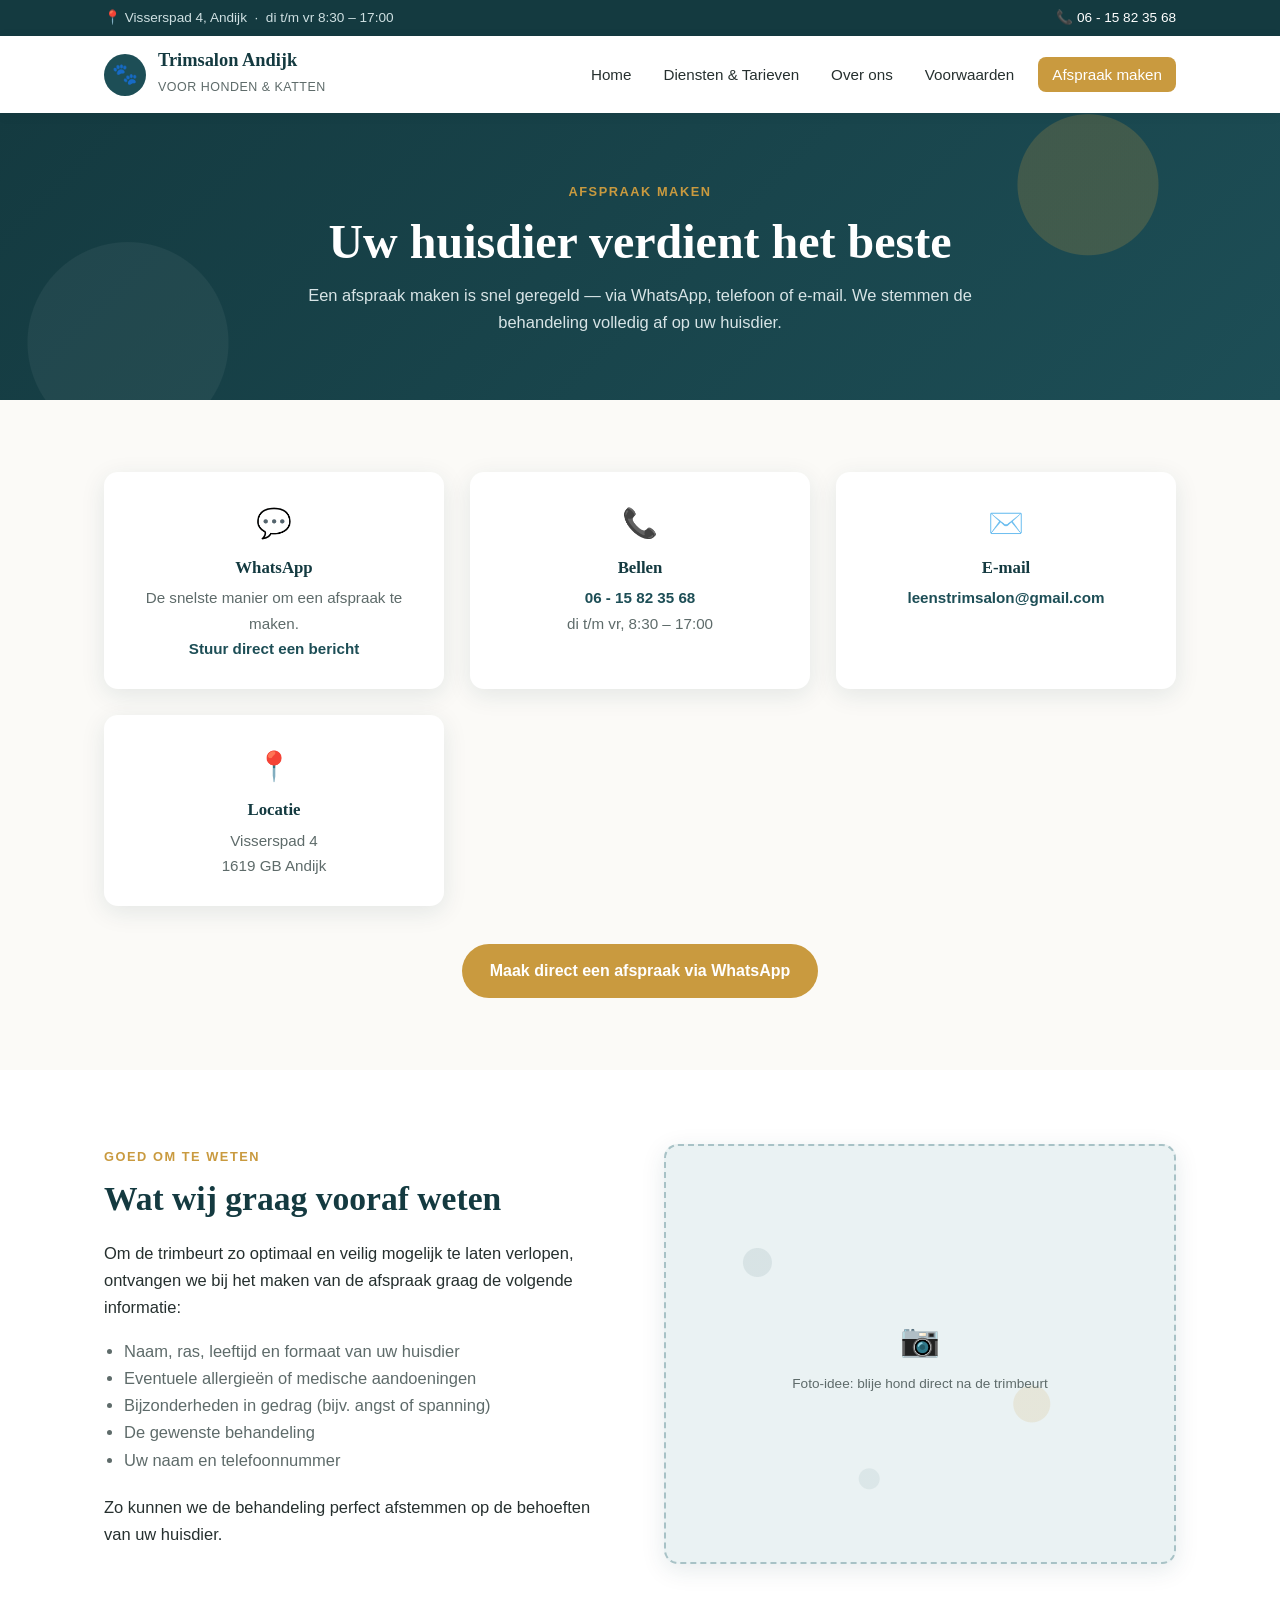
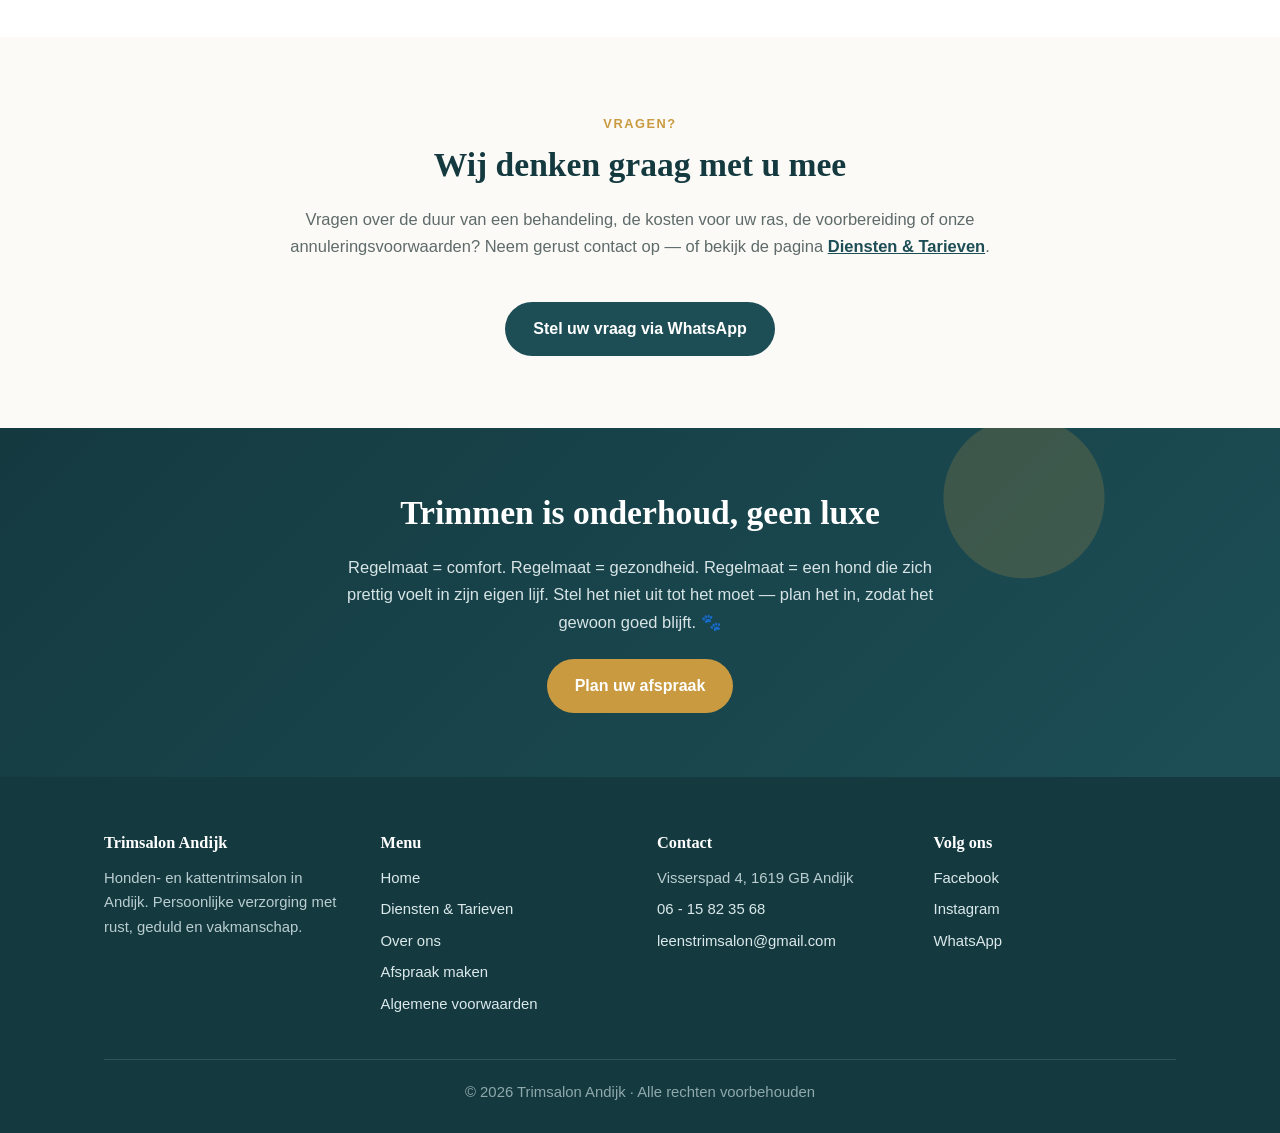
==== afspraak-maken.html @ 7fc093b5 "Website Trimsalon Andijk toevoegen" ====
<!DOCTYPE html>
<html lang="nl">
<head>
<meta charset="UTF-8">
<meta name="viewport" content="width=device-width, initial-scale=1.0">
<title>Afspraak maken | Trimsalon Andijk</title>
<meta name="description" content="Maak eenvoudig een afspraak bij Trimsalon Andijk via WhatsApp, telefoon of e-mail. Trimsalon voor honden en katten.">
<link rel="stylesheet" href="style.css">
</head>
<body>

<div class="topbar">
  <div class="container">
    <span>📍 Visserspad 4, Andijk &nbsp;·&nbsp; di t/m vr 8:30 – 17:00</span>
    <span>📞 <a href="tel:0615823568">06 - 15 82 35 68</a></span>
  </div>
</div>

<header class="site">
  <div class="container">
    <a class="brand" href="index.html">
      <span class="paw">🐾</span>
      <span>
        <strong>Trimsalon Andijk</strong>
        <span class="sub">Voor honden &amp; katten</span>
      </span>
    </a>
    <nav class="main">
      <ul>
        <li><a href="index.html">Home</a></li>
        <li><a href="diensten-tarieven.html">Diensten &amp; Tarieven</a></li>
        <li><a href="over-ons.html">Over ons</a></li>
        <li><a href="algemene-voorwaarden.html">Voorwaarden</a></li>
        <li><a href="afspraak-maken.html" class="cta active">Afspraak maken</a></li>
      </ul>
    </nav>
  </div>
</header>

<section class="hero-page">
  <span class="kicker">Afspraak maken</span>
  <h1>Uw huisdier verdient het beste</h1>
  <p>Een afspraak maken is snel geregeld — via WhatsApp, telefoon of e-mail. We stemmen de behandeling volledig af op uw huisdier.</p>
</section>

<section class="block">
  <div class="container">
    <div class="contact-grid">
      <div class="contact-card">
        <div class="icon">💬</div>
        <h3>WhatsApp</h3>
        <p>De snelste manier om een afspraak te maken.<br><a href="https://wa.me/31615823568">Stuur direct een bericht</a></p>
      </div>
      <div class="contact-card">
        <div class="icon">📞</div>
        <h3>Bellen</h3>
        <p><a href="tel:0615823568">06 - 15 82 35 68</a><br>di t/m vr, 8:30 – 17:00</p>
      </div>
      <div class="contact-card">
        <div class="icon">✉️</div>
        <h3>E-mail</h3>
        <p><a href="mailto:leenstrimsalon@gmail.com">leenstrimsalon@gmail.com</a></p>
      </div>
      <div class="contact-card">
        <div class="icon">📍</div>
        <h3>Locatie</h3>
        <p>Visserspad 4<br>1619 GB Andijk</p>
      </div>
    </div>
    <div class="center" style="margin-top:38px">
      <a class="btn btn-gold" href="https://wa.me/31615823568">Maak direct een afspraak via WhatsApp</a>
    </div>
  </div>
</section>

<section class="block alt">
  <div class="container split">
    <div>
      <span class="kicker">Goed om te weten</span>
      <h2>Wat wij graag vooraf weten</h2>
      <p>Om de trimbeurt zo optimaal en veilig mogelijk te laten verlopen, ontvangen we bij het maken van de afspraak graag de volgende informatie:</p>
      <ul style="margin: 0 0 1.2em 20px; color: var(--muted)">
        <li>Naam, ras, leeftijd en formaat van uw huisdier</li>
        <li>Eventuele allergieën of medische aandoeningen</li>
        <li>Bijzonderheden in gedrag (bijv. angst of spanning)</li>
        <li>De gewenste behandeling</li>
        <li>Uw naam en telefoonnummer</li>
      </ul>
      <p>Zo kunnen we de behandeling perfect afstemmen op de behoeften van uw huisdier.</p>
    </div>
    <div class="ph tall"><span class="cam">📷</span><small>Foto-idee: blije hond direct na de trimbeurt</small></div>
  </div>
</section>

<section class="block">
  <div class="container center">
    <span class="kicker">Vragen?</span>
    <h2>Wij denken graag met u mee</h2>
    <p class="intro">Vragen over de duur van een behandeling, de kosten voor uw ras, de voorbereiding of onze annuleringsvoorwaarden? Neem gerust contact op — of bekijk de pagina <a href="diensten-tarieven.html" style="color:var(--petrol); font-weight:600">Diensten &amp; Tarieven</a>.</p>
    <a class="btn btn-petrol" href="https://wa.me/31615823568">Stel uw vraag via WhatsApp</a>
  </div>
</section>

<section class="band">
  <h2>Trimmen is onderhoud, geen luxe</h2>
  <p>Regelmaat = comfort. Regelmaat = gezondheid. Regelmaat = een hond die zich prettig voelt in zijn eigen lijf. Stel het niet uit tot het moet — plan het in, zodat het gewoon goed blijft. 🐾</p>
  <a class="btn btn-gold" href="https://wa.me/31615823568">Plan uw afspraak</a>
</section>

<footer class="site">
  <div class="container">
    <div class="foot-grid">
      <div>
        <h4>Trimsalon Andijk</h4>
        <p>Honden- en kattentrimsalon in Andijk. Persoonlijke verzorging met rust, geduld en vakmanschap.</p>
      </div>
      <div>
        <h4>Menu</h4>
        <ul>
          <li><a href="index.html">Home</a></li>
          <li><a href="diensten-tarieven.html">Diensten &amp; Tarieven</a></li>
          <li><a href="over-ons.html">Over ons</a></li>
          <li><a href="afspraak-maken.html">Afspraak maken</a></li>
          <li><a href="algemene-voorwaarden.html">Algemene voorwaarden</a></li>
        </ul>
      </div>
      <div>
        <h4>Contact</h4>
        <ul>
          <li>Visserspad 4, 1619 GB Andijk</li>
          <li><a href="tel:0615823568">06 - 15 82 35 68</a></li>
          <li><a href="mailto:leenstrimsalon@gmail.com">leenstrimsalon@gmail.com</a></li>
        </ul>
      </div>
      <div>
        <h4>Volg ons</h4>
        <ul>
          <li><a href="https://facebook.com/profile.php?id=61559334909714">Facebook</a></li>
          <li><a href="https://instagram.com/leenshonden_en_kattentrimsalon">Instagram</a></li>
          <li><a href="https://wa.me/31615823568">WhatsApp</a></li>
        </ul>
      </div>
    </div>
    <div class="copyright">© 2026 Trimsalon Andijk · Alle rechten voorbehouden</div>
  </div>
</footer>

</body>
</html>
---- style.css ----
/* ===== Trimsalon Andijk ===== */
:root {
  --petrol: #1d4e56;
  --petrol-dark: #143a40;
  --petrol-light: #eaf2f3;
  --gold: #c99a3f;
  --gold-light: #f6ecd9;
  --ink: #26302f;
  --muted: #5e6b6a;
  --bg: #fbfaf7;
  --white: #ffffff;
  --radius: 14px;
  --shadow: 0 6px 24px rgba(20, 58, 64, 0.10);
}

* { margin: 0; padding: 0; box-sizing: border-box; }

html { scroll-behavior: smooth; }

body {
  font-family: 'Segoe UI', 'Helvetica Neue', Arial, sans-serif;
  color: var(--ink);
  background: var(--bg);
  line-height: 1.65;
  font-size: 16.5px;
}

h1, h2, h3, h4 { font-family: Georgia, 'Times New Roman', serif; color: var(--petrol-dark); line-height: 1.25; }
h1 { font-size: clamp(1.9rem, 4.5vw, 3rem); }
h2 { font-size: clamp(1.5rem, 3vw, 2.1rem); margin-bottom: .6em; }
h3 { font-size: 1.25rem; margin-bottom: .4em; }
p { margin-bottom: 1em; }

img { max-width: 100%; display: block; }

.container { max-width: 1120px; margin: 0 auto; padding: 0 24px; }

/* ===== Topbar ===== */
.topbar {
  background: var(--petrol-dark);
  color: #cfe0e2;
  font-size: .85rem;
  padding: 7px 0;
}
.topbar .container { display: flex; justify-content: space-between; flex-wrap: wrap; gap: 6px; }
.topbar a { color: #fff; text-decoration: none; }

/* ===== Header / nav ===== */
header.site {
  background: var(--white);
  position: sticky;
  top: 0;
  z-index: 50;
  box-shadow: 0 2px 12px rgba(0,0,0,.06);
}
header.site .container {
  display: flex;
  align-items: center;
  justify-content: space-between;
  padding-top: 14px;
  padding-bottom: 14px;
  flex-wrap: wrap;
  gap: 10px;
}
.brand { display: flex; align-items: center; gap: 12px; text-decoration: none; }
.brand .paw {
  width: 42px; height: 42px; border-radius: 50%;
  background: var(--petrol);
  color: #fff; display: flex; align-items: center; justify-content: center;
  font-size: 1.3rem;
}
.brand strong { font-family: Georgia, serif; color: var(--petrol-dark); font-size: 1.15rem; display: block; line-height: 1.15; }
.brand span.sub { font-size: .78rem; color: var(--muted); letter-spacing: .04em; text-transform: uppercase; }

nav.main ul { list-style: none; display: flex; gap: 4px; flex-wrap: wrap; }
nav.main a {
  text-decoration: none; color: var(--ink);
  padding: 9px 14px; border-radius: 8px; font-weight: 500; font-size: .95rem;
}
nav.main a:hover { background: var(--petrol-light); color: var(--petrol-dark); }
nav.main a.active { background: var(--petrol); color: #fff; }
nav.main a.cta { background: var(--gold); color: #fff; margin-left: 6px; }
nav.main a.cta:hover { background: #b3872f; color: #fff; }

/* ===== Hero (decoratief, zonder foto) ===== */
.hero {
  color: #fff;
  text-align: center;
  padding: 110px 24px 90px;
  background:
    radial-gradient(circle at 12% 18%, rgba(255,255,255,.06) 0 120px, transparent 121px),
    radial-gradient(circle at 88% 28%, rgba(201,154,63,.28) 0 90px, transparent 91px),
    radial-gradient(circle at 72% 88%, rgba(255,255,255,.05) 0 150px, transparent 151px),
    radial-gradient(circle at 25% 85%, rgba(201,154,63,.15) 0 60px, transparent 61px),
    linear-gradient(135deg, #12333a, #1d4e56 55%, #27616c);
}
.hero h1 { color: #fff; margin-bottom: .4em; }
.hero p.lead { font-size: 1.15rem; max-width: 640px; margin: 0 auto 1.6em; color: #eef4f5; }
.hero .paws { font-size: 1.7rem; letter-spacing: 20px; opacity: .8; display: block; margin-top: 38px; }

.hero-page {
  background:
    radial-gradient(circle at 85% 25%, rgba(201,154,63,.22) 0 70px, transparent 71px),
    radial-gradient(circle at 10% 80%, rgba(255,255,255,.05) 0 100px, transparent 101px),
    linear-gradient(135deg, #143a40, #1d4e56);
  color: #fff;
  padding: 64px 24px;
  text-align: center;
}
.hero-page h1 { color: #fff; }
.hero-page p { color: #d7e4e6; max-width: 680px; margin: .6em auto 0; }

/* ===== Buttons ===== */
.btn {
  display: inline-block;
  padding: 14px 28px;
  border-radius: 40px;
  text-decoration: none;
  font-weight: 600;
  font-size: 1rem;
  transition: transform .15s ease, box-shadow .15s ease;
}
.btn:hover { transform: translateY(-2px); box-shadow: var(--shadow); }
.btn-gold { background: var(--gold); color: #fff; }
.btn-outline { border: 2px solid #fff; color: #fff; }
.btn-petrol { background: var(--petrol); color: #fff; }
.btn-row { display: flex; gap: 14px; justify-content: center; flex-wrap: wrap; }

/* ===== Sections ===== */
section.block { padding: 72px 0; }
section.block.alt { background: var(--white); }
.center { text-align: center; }
.kicker {
  display: inline-block;
  color: var(--gold);
  font-weight: 700;
  letter-spacing: .12em;
  text-transform: uppercase;
  font-size: .8rem;
  margin-bottom: 10px;
}
.intro { max-width: 720px; margin: 0 auto 2.5em; color: var(--muted); }

/* ===== Cards ===== */
.grid { display: grid; gap: 26px; }
.grid.cols-3 { grid-template-columns: repeat(auto-fit, minmax(280px, 1fr)); }
.grid.cols-2 { grid-template-columns: repeat(auto-fit, minmax(320px, 1fr)); }

.card {
  background: var(--white);
  border-radius: var(--radius);
  box-shadow: var(--shadow);
  overflow: hidden;
  display: flex;
  flex-direction: column;
}
.card .body { padding: 24px; flex: 1; }
.card .body ul { margin: 10px 0 0 18px; color: var(--muted); }
.card .body ul li { margin-bottom: 5px; }
.card .price {
  display: inline-block; background: var(--gold-light); color: #8a6516;
  font-weight: 700; border-radius: 20px; padding: 3px 14px; font-size: .9rem; margin-top: 12px;
}

/* ===== Foto-placeholders =====
   Vervang een .ph-blok later door: <img src="..." alt="..."> */
.ph {
  height: 210px; width: 100%;
  background:
    radial-gradient(circle at 18% 28%, rgba(29,78,86,.09) 0 14px, transparent 15px),
    radial-gradient(circle at 72% 62%, rgba(201,154,63,.14) 0 18px, transparent 19px),
    radial-gradient(circle at 40% 80%, rgba(29,78,86,.07) 0 10px, transparent 11px),
    var(--petrol-light);
  border-bottom: 2px dashed #a8c2c6;
  display: flex; flex-direction: column; gap: 8px;
  align-items: center; justify-content: center;
  color: var(--muted); text-align: center; padding: 18px;
}
.ph .cam { font-size: 2rem; }
.ph small { font-size: .85rem; max-width: 280px; line-height: 1.4; }
.ph.tall { height: 420px; border-radius: var(--radius); border: 2px dashed #a8c2c6; box-shadow: var(--shadow); }
@media (max-width: 820px) { .ph.tall { height: 300px; } }

/* USP strip */
.usp { display: grid; gap: 26px; grid-template-columns: repeat(auto-fit, minmax(230px, 1fr)); }
.usp .item { text-align: center; padding: 10px; }
.usp .icon {
  width: 62px; height: 62px; margin: 0 auto 14px; border-radius: 50%;
  background: var(--petrol-light); color: var(--petrol);
  display: flex; align-items: center; justify-content: center; font-size: 1.6rem;
}
.usp h3 { font-size: 1.05rem; }
.usp p { color: var(--muted); font-size: .93rem; margin: 0; }

/* ===== Split (tekst + beeld) ===== */
.split { display: grid; grid-template-columns: 1fr 1fr; gap: 48px; align-items: center; }
.split img { border-radius: var(--radius); box-shadow: var(--shadow); width: 100%; height: 420px; object-fit: cover; }
@media (max-width: 820px) { .split { grid-template-columns: 1fr; } .split img { height: 300px; } }

/* ===== Tabellen ===== */
.table-wrap { overflow-x: auto; background: var(--white); border-radius: var(--radius); box-shadow: var(--shadow); }
table.prices { width: 100%; border-collapse: collapse; min-width: 420px; }
table.prices th, table.prices td { padding: 13px 20px; text-align: left; }
table.prices th { background: var(--petrol); color: #fff; font-weight: 600; font-size: .95rem; }
table.prices td { border-bottom: 1px solid #eef0ee; }
table.prices tr:last-child td { border-bottom: none; }
table.prices tr:nth-child(even) td { background: #f6f9f8; }
table.prices td.p { font-weight: 700; color: var(--petrol-dark); white-space: nowrap; }

.note {
  background: var(--gold-light);
  border-left: 4px solid var(--gold);
  padding: 18px 22px;
  border-radius: 0 10px 10px 0;
  color: #6c5417;
  margin: 26px 0;
  font-size: .95rem;
}

/* ===== Contact ===== */
.contact-grid { display: grid; gap: 26px; grid-template-columns: repeat(auto-fit, minmax(250px, 1fr)); }
.contact-card {
  background: var(--white); border-radius: var(--radius); box-shadow: var(--shadow);
  padding: 28px; text-align: center;
}
.contact-card .icon { font-size: 1.8rem; margin-bottom: 10px; }
.contact-card h3 { font-size: 1.05rem; }
.contact-card p { color: var(--muted); margin: 0; font-size: .95rem; }
.contact-card a { color: var(--petrol); font-weight: 600; text-decoration: none; }

/* ===== Quote band ===== */
.band {
  background:
    radial-gradient(circle at 80% 20%, rgba(201,154,63,.2) 0 80px, transparent 81px),
    linear-gradient(135deg, #143a40, #1d4e56);
  color: #fff;
  text-align: center;
  padding: 64px 24px;
}
.band h2 { color: #fff; }
.band p { color: #d7e4e6; max-width: 620px; margin: 0 auto 1.4em; }

/* ===== Voorwaarden ===== */
.terms { max-width: 800px; margin: 0 auto; }
.terms article {
  background: var(--white); border-radius: var(--radius); box-shadow: var(--shadow);
  padding: 28px 32px; margin-bottom: 22px;
}
.terms article h3 { display: flex; gap: 12px; align-items: baseline; }
.terms article h3 .nr {
  color: var(--gold); font-family: Georgia, serif; font-size: 1.4rem;
}
.terms article p, .terms article li { color: var(--muted); font-size: .97rem; }
.terms article ul { margin: 8px 0 0 20px; }

/* ===== Footer ===== */
footer.site {
  background: var(--petrol-dark);
  color: #b9cdd0;
  padding: 56px 0 28px;
  font-size: .93rem;
}
footer.site h4 { color: #fff; margin-bottom: 12px; font-size: 1.02rem; }
footer.site a { color: #dbe8ea; text-decoration: none; }
footer.site a:hover { color: var(--gold); }
.foot-grid { display: grid; gap: 34px; grid-template-columns: repeat(auto-fit, minmax(220px, 1fr)); margin-bottom: 36px; }
.foot-grid ul { list-style: none; }
.foot-grid li { margin-bottom: 7px; }
.copyright { border-top: 1px solid rgba(255,255,255,.12); padding-top: 20px; text-align: center; color: #8fa8ac; }

@media (max-width: 640px) {
  .hero { padding: 76px 20px; }
  section.block { padding: 52px 0; }
}
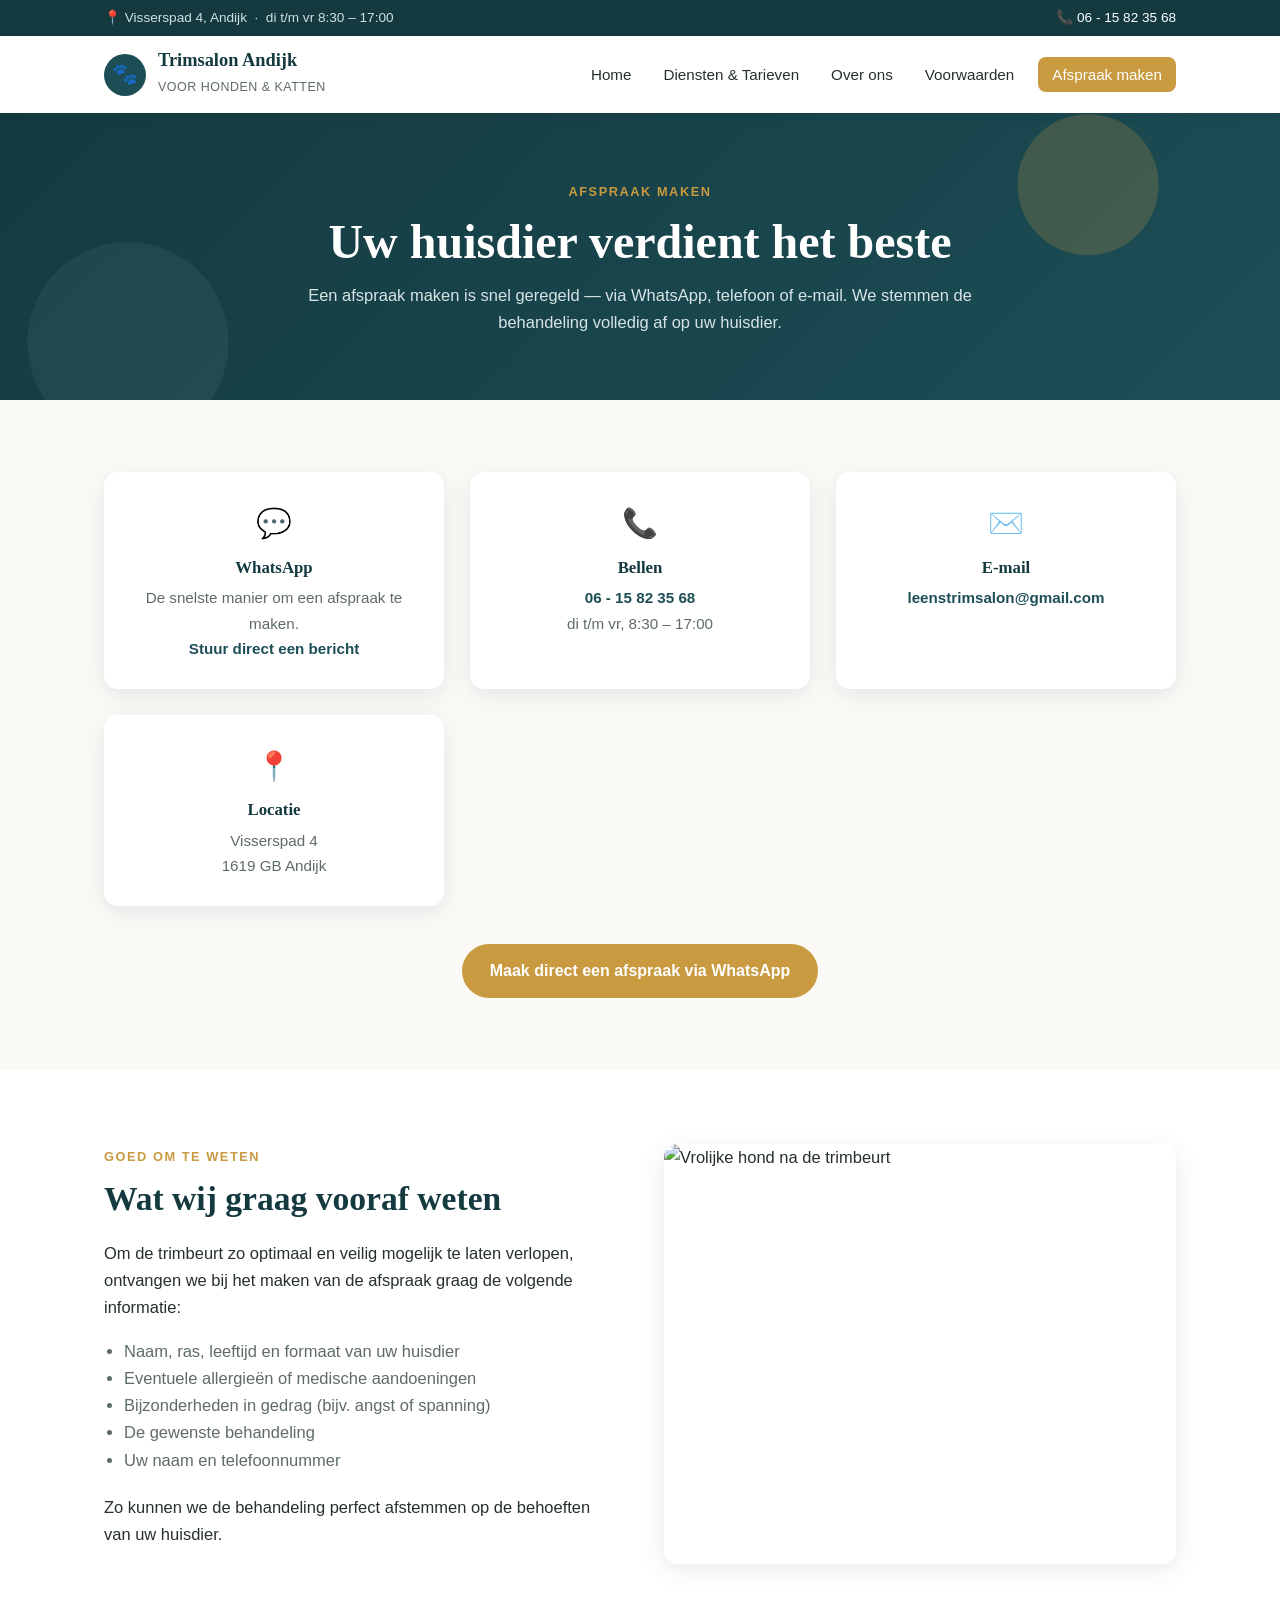
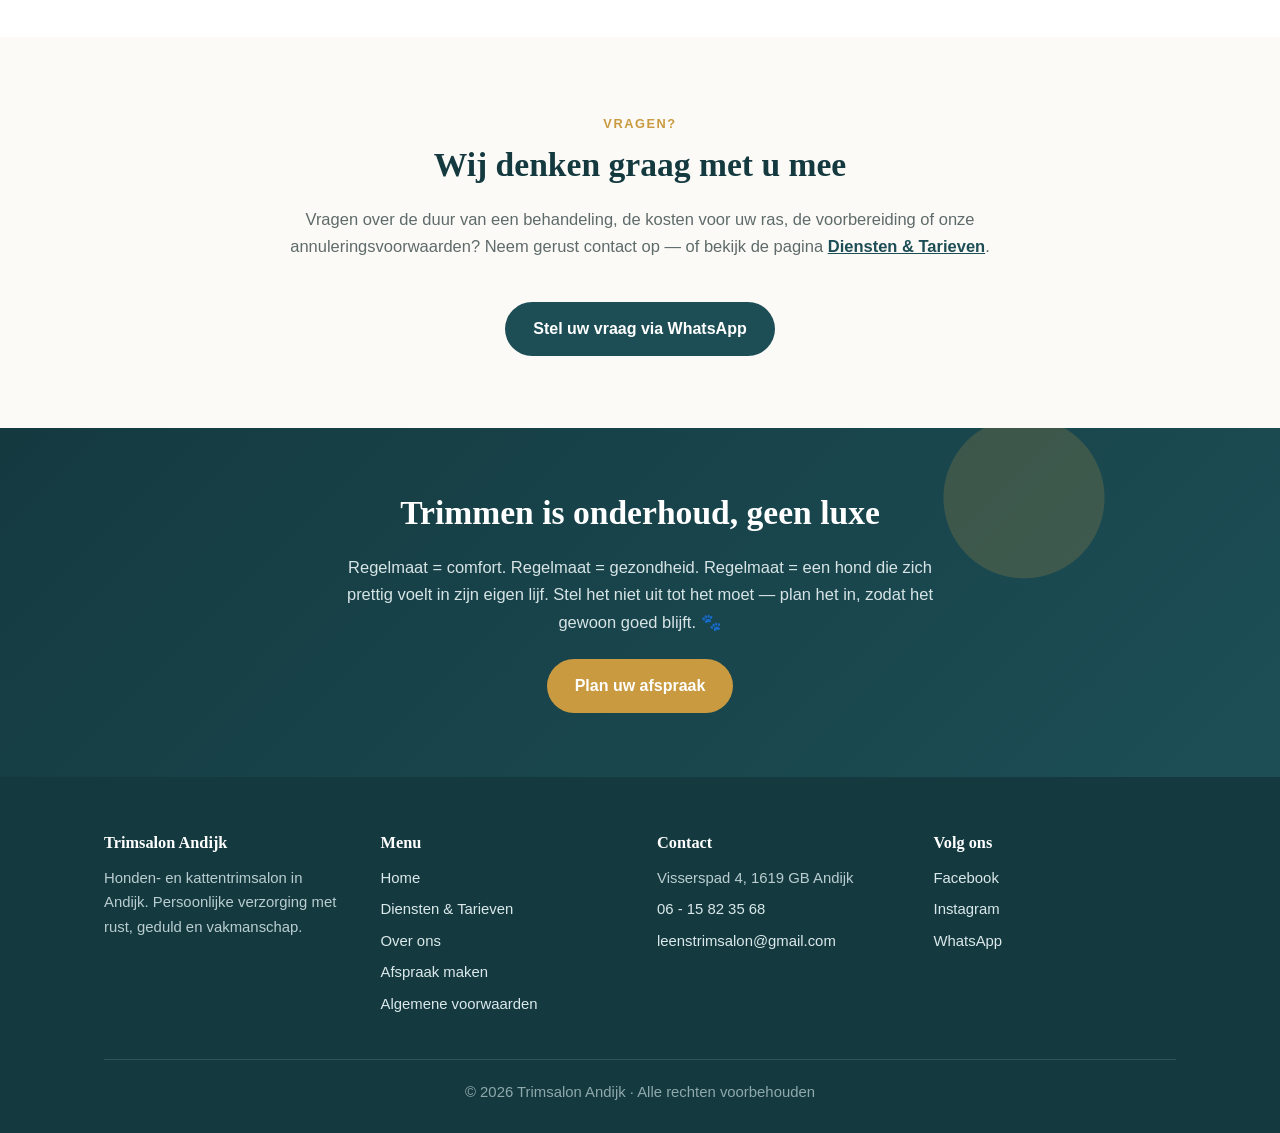
==== commit bb1a3bb7: "Foto's toegevoegd op alle pagina's" ====
--- a/afspraak-maken.html
+++ b/afspraak-maken.html
@@ -88,7 +88,7 @@
       </ul>
       <p>Zo kunnen we de behandeling perfect afstemmen op de behoeften van uw huisdier.</p>
     </div>
-    <div class="ph tall"><span class="cam">📷</span><small>Foto-idee: blije hond direct na de trimbeurt</small></div>
+    <img src="https://d8j0ntlcm91z4.cloudfront.net/user_3FoysJiSFEChedgdG9I7TiVVTY4/hf_20260715_161510_89f66e00-8444-4047-a631-442cd3f0c7a1_min.webp" alt="Vrolijke hond na de trimbeurt">
   </div>
 </section>
 
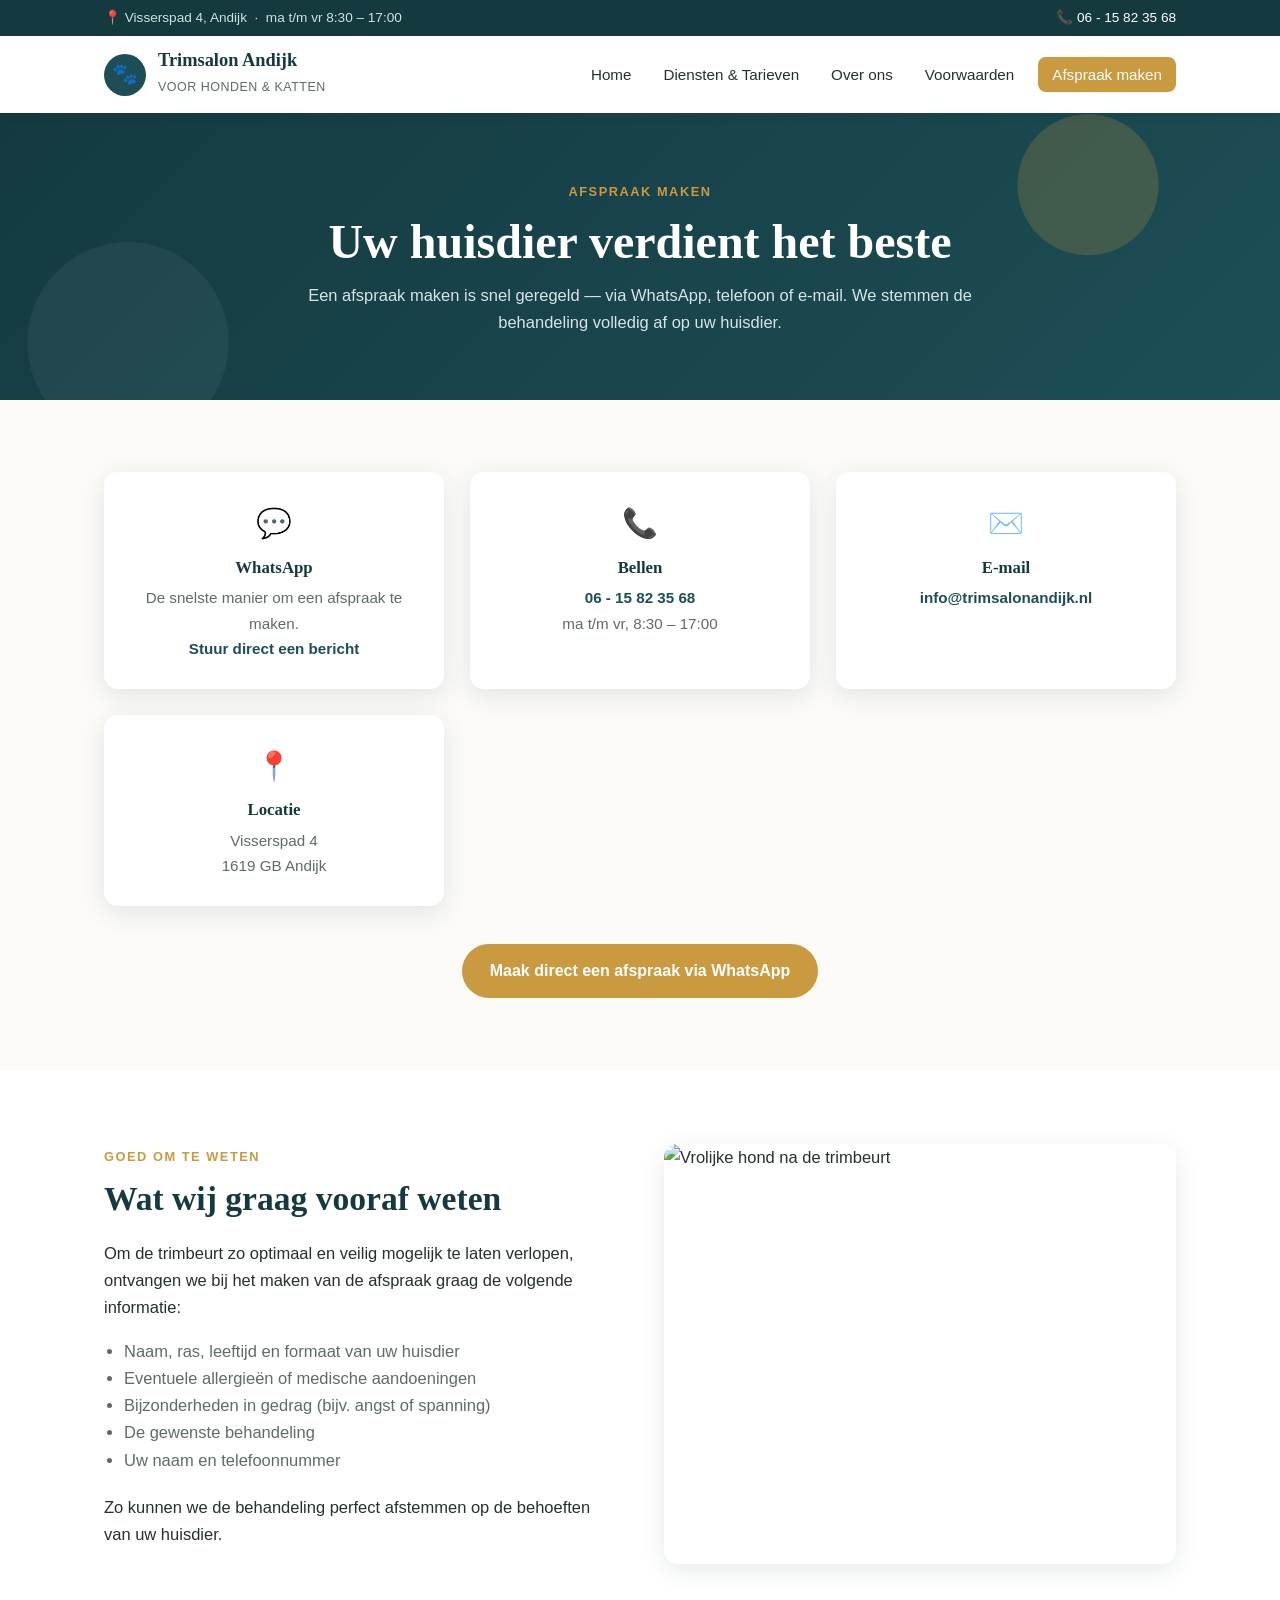
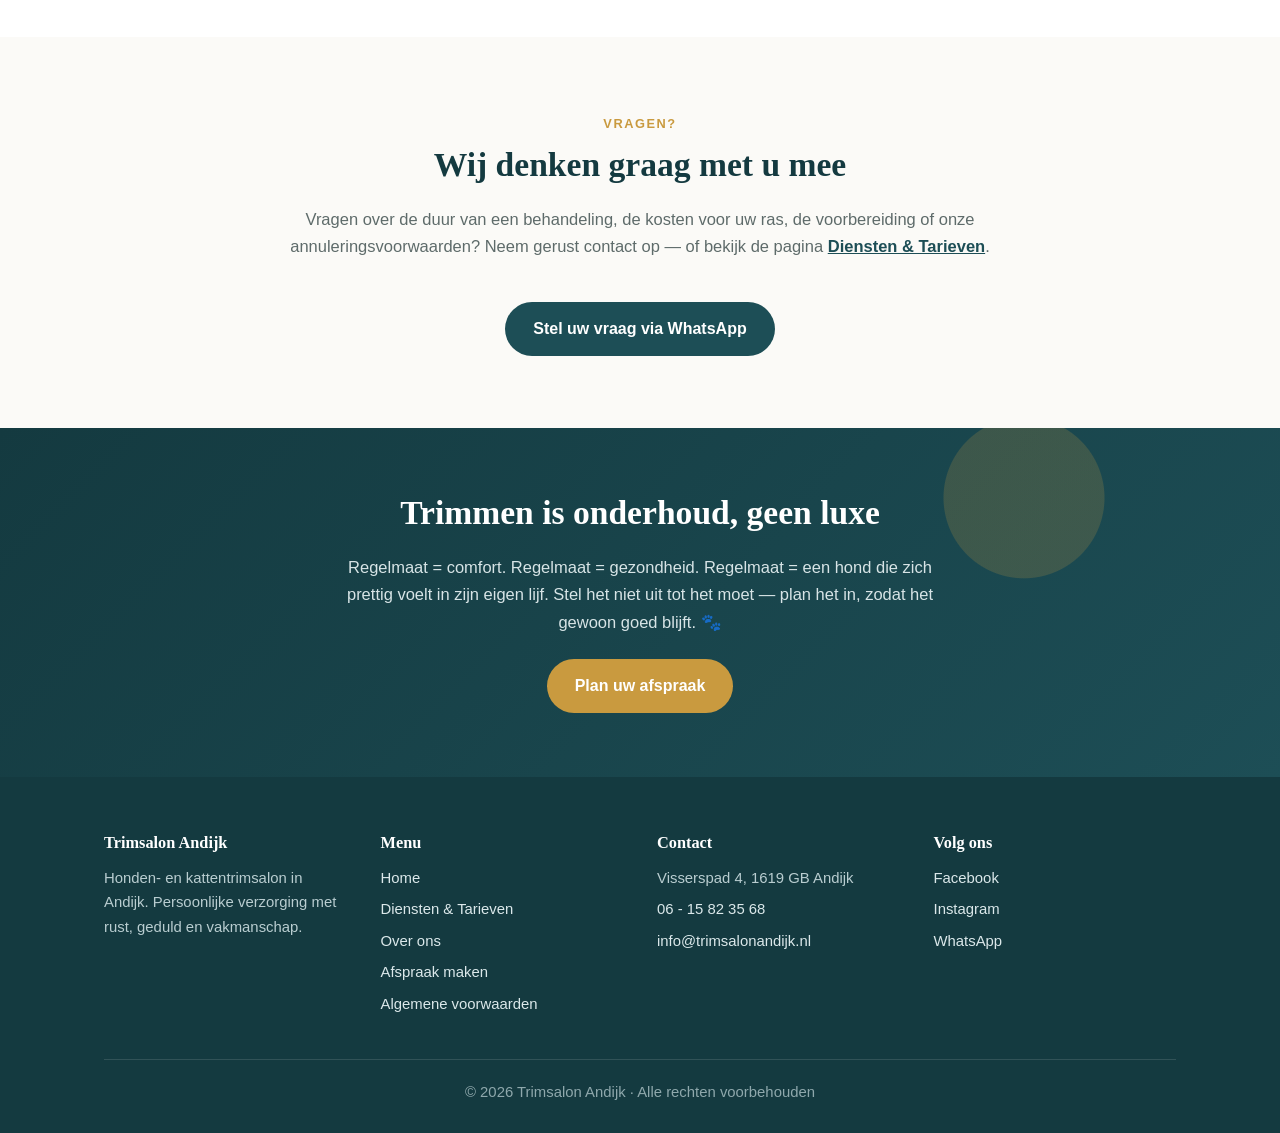
==== commit fc8ce7b2: "Naam Marleen, openingstijden ma-vr, e-mail en prijslijst-knop" ====
--- a/afspraak-maken.html
+++ b/afspraak-maken.html
@@ -11,7 +11,7 @@
 
 <div class="topbar">
   <div class="container">
-    <span>📍 Visserspad 4, Andijk &nbsp;·&nbsp; di t/m vr 8:30 – 17:00</span>
+    <span>📍 Visserspad 4, Andijk &nbsp;·&nbsp; ma t/m vr 8:30 – 17:00</span>
     <span>📞 <a href="tel:0615823568">06 - 15 82 35 68</a></span>
   </div>
 </div>
@@ -54,12 +54,12 @@
       <div class="contact-card">
         <div class="icon">📞</div>
         <h3>Bellen</h3>
-        <p><a href="tel:0615823568">06 - 15 82 35 68</a><br>di t/m vr, 8:30 – 17:00</p>
+        <p><a href="tel:0615823568">06 - 15 82 35 68</a><br>ma t/m vr, 8:30 – 17:00</p>
       </div>
       <div class="contact-card">
         <div class="icon">✉️</div>
         <h3>E-mail</h3>
-        <p><a href="mailto:leenstrimsalon@gmail.com">leenstrimsalon@gmail.com</a></p>
+        <p><a href="mailto:info@trimsalonandijk.nl">info@trimsalonandijk.nl</a></p>
       </div>
       <div class="contact-card">
         <div class="icon">📍</div>
@@ -129,7 +129,7 @@
         <ul>
           <li>Visserspad 4, 1619 GB Andijk</li>
           <li><a href="tel:0615823568">06 - 15 82 35 68</a></li>
-          <li><a href="mailto:leenstrimsalon@gmail.com">leenstrimsalon@gmail.com</a></li>
+          <li><a href="mailto:info@trimsalonandijk.nl">info@trimsalonandijk.nl</a></li>
         </ul>
       </div>
       <div>
--- a/style.css
+++ b/style.css
@@ -160,7 +160,9 @@
 .card .price {
   display: inline-block; background: var(--gold-light); color: #8a6516;
   font-weight: 700; border-radius: 20px; padding: 3px 14px; font-size: .9rem; margin-top: 12px;
-}
+  text-decoration: none;
+}
+a.price:hover { background: var(--gold); color: #fff; }
 
 /* ===== Foto-placeholders =====
    Vervang een .ph-blok later door: <img src="..." alt="..."> */
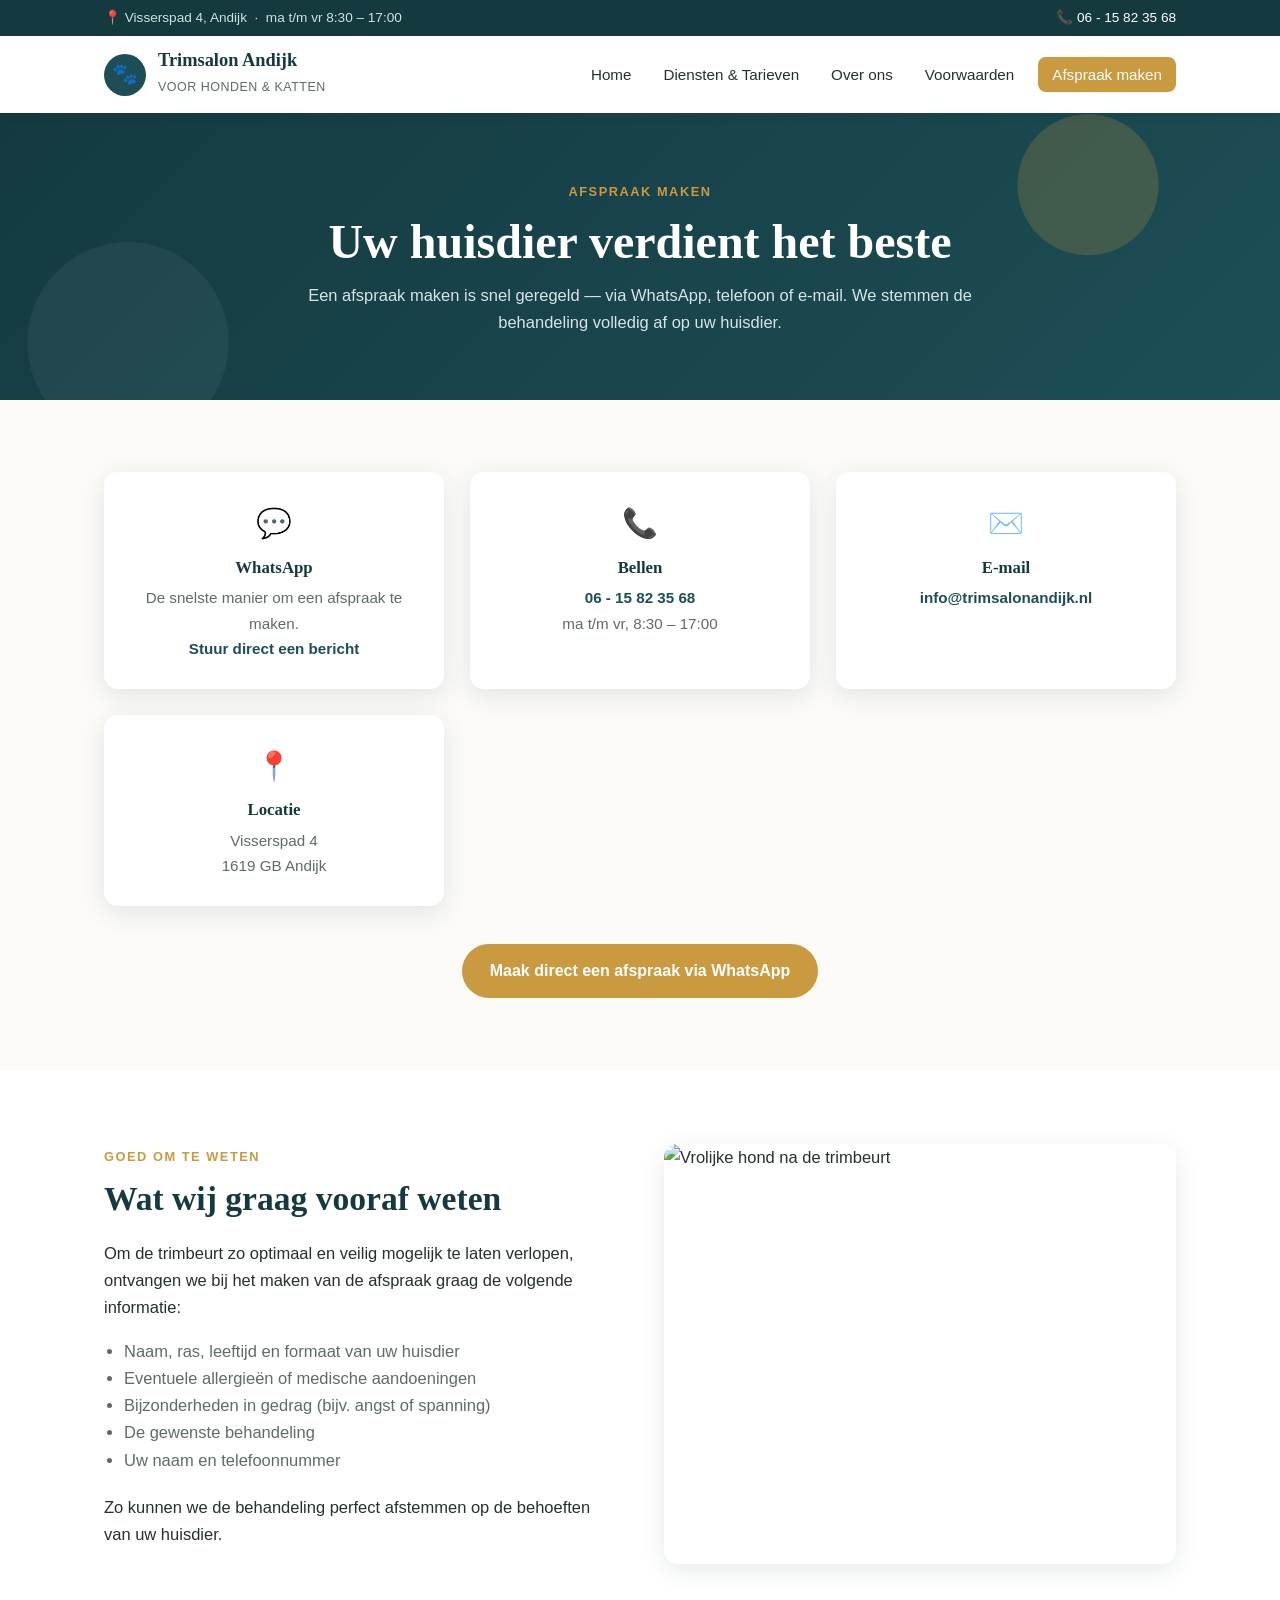
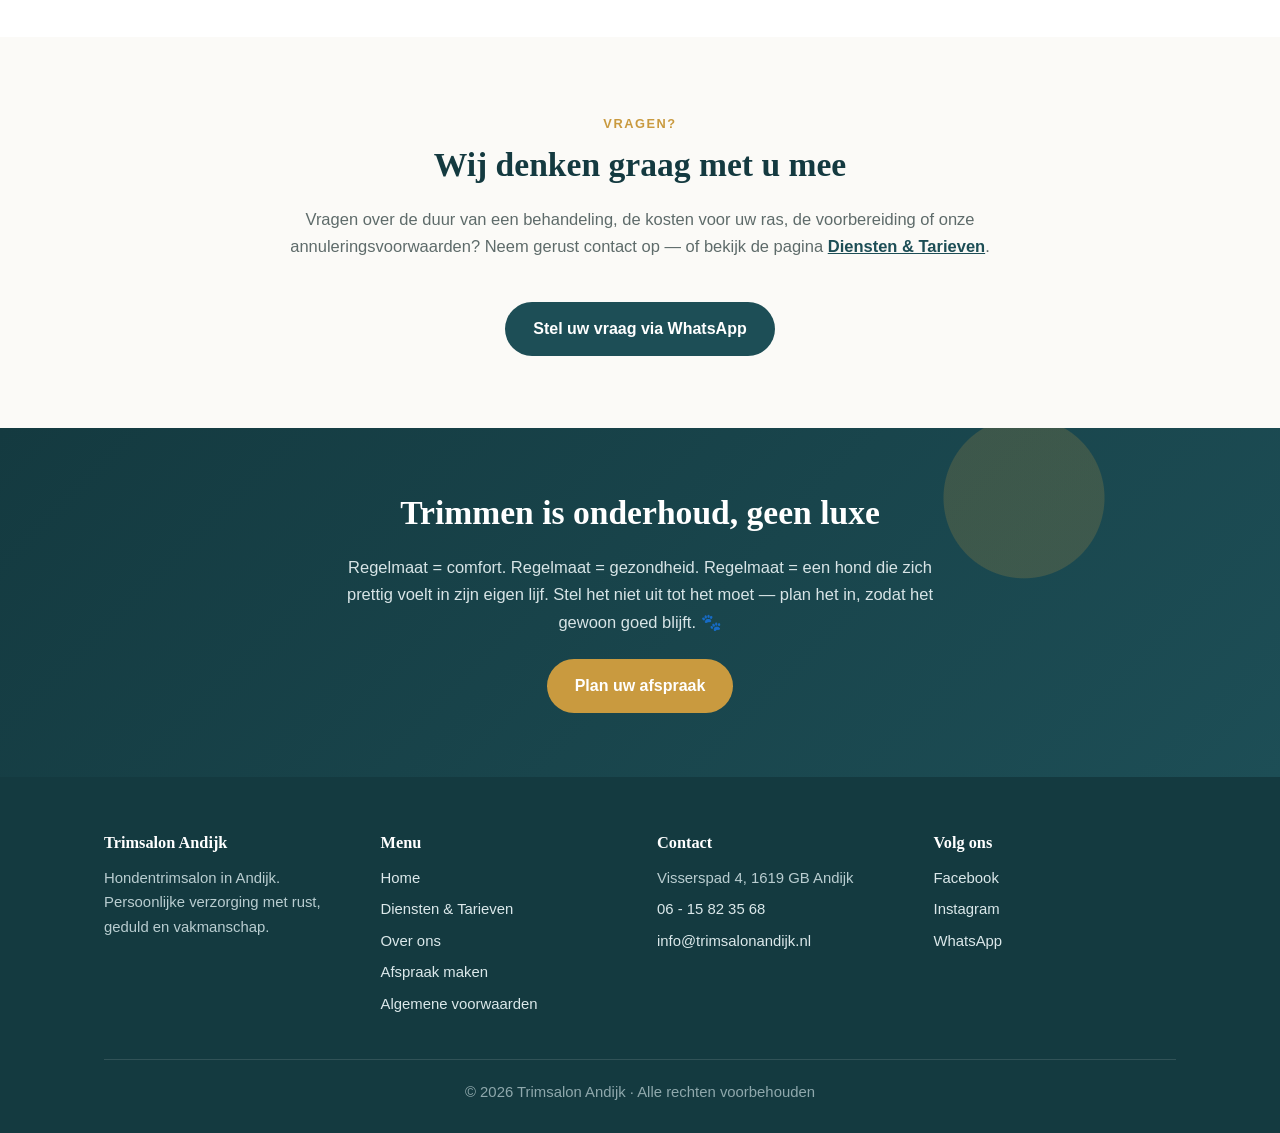
==== commit 1c519d64: "Update description and footer text for clarity" ====
--- a/afspraak-maken.html
+++ b/afspraak-maken.html
@@ -4,7 +4,7 @@
 <meta charset="UTF-8">
 <meta name="viewport" content="width=device-width, initial-scale=1.0">
 <title>Afspraak maken | Trimsalon Andijk</title>
-<meta name="description" content="Maak eenvoudig een afspraak bij Trimsalon Andijk via WhatsApp, telefoon of e-mail. Trimsalon voor honden en katten.">
+<meta name="description" content="Maak eenvoudig een afspraak bij Trimsalon Andijk via WhatsApp, telefoon of e-mail. Trimsalon voor honden.">
 <link rel="stylesheet" href="style.css">
 </head>
 <body>
@@ -112,7 +112,7 @@
     <div class="foot-grid">
       <div>
         <h4>Trimsalon Andijk</h4>
-        <p>Honden- en kattentrimsalon in Andijk. Persoonlijke verzorging met rust, geduld en vakmanschap.</p>
+        <p>Hondentrimsalon in Andijk. Persoonlijke verzorging met rust, geduld en vakmanschap.</p>
       </div>
       <div>
         <h4>Menu</h4>
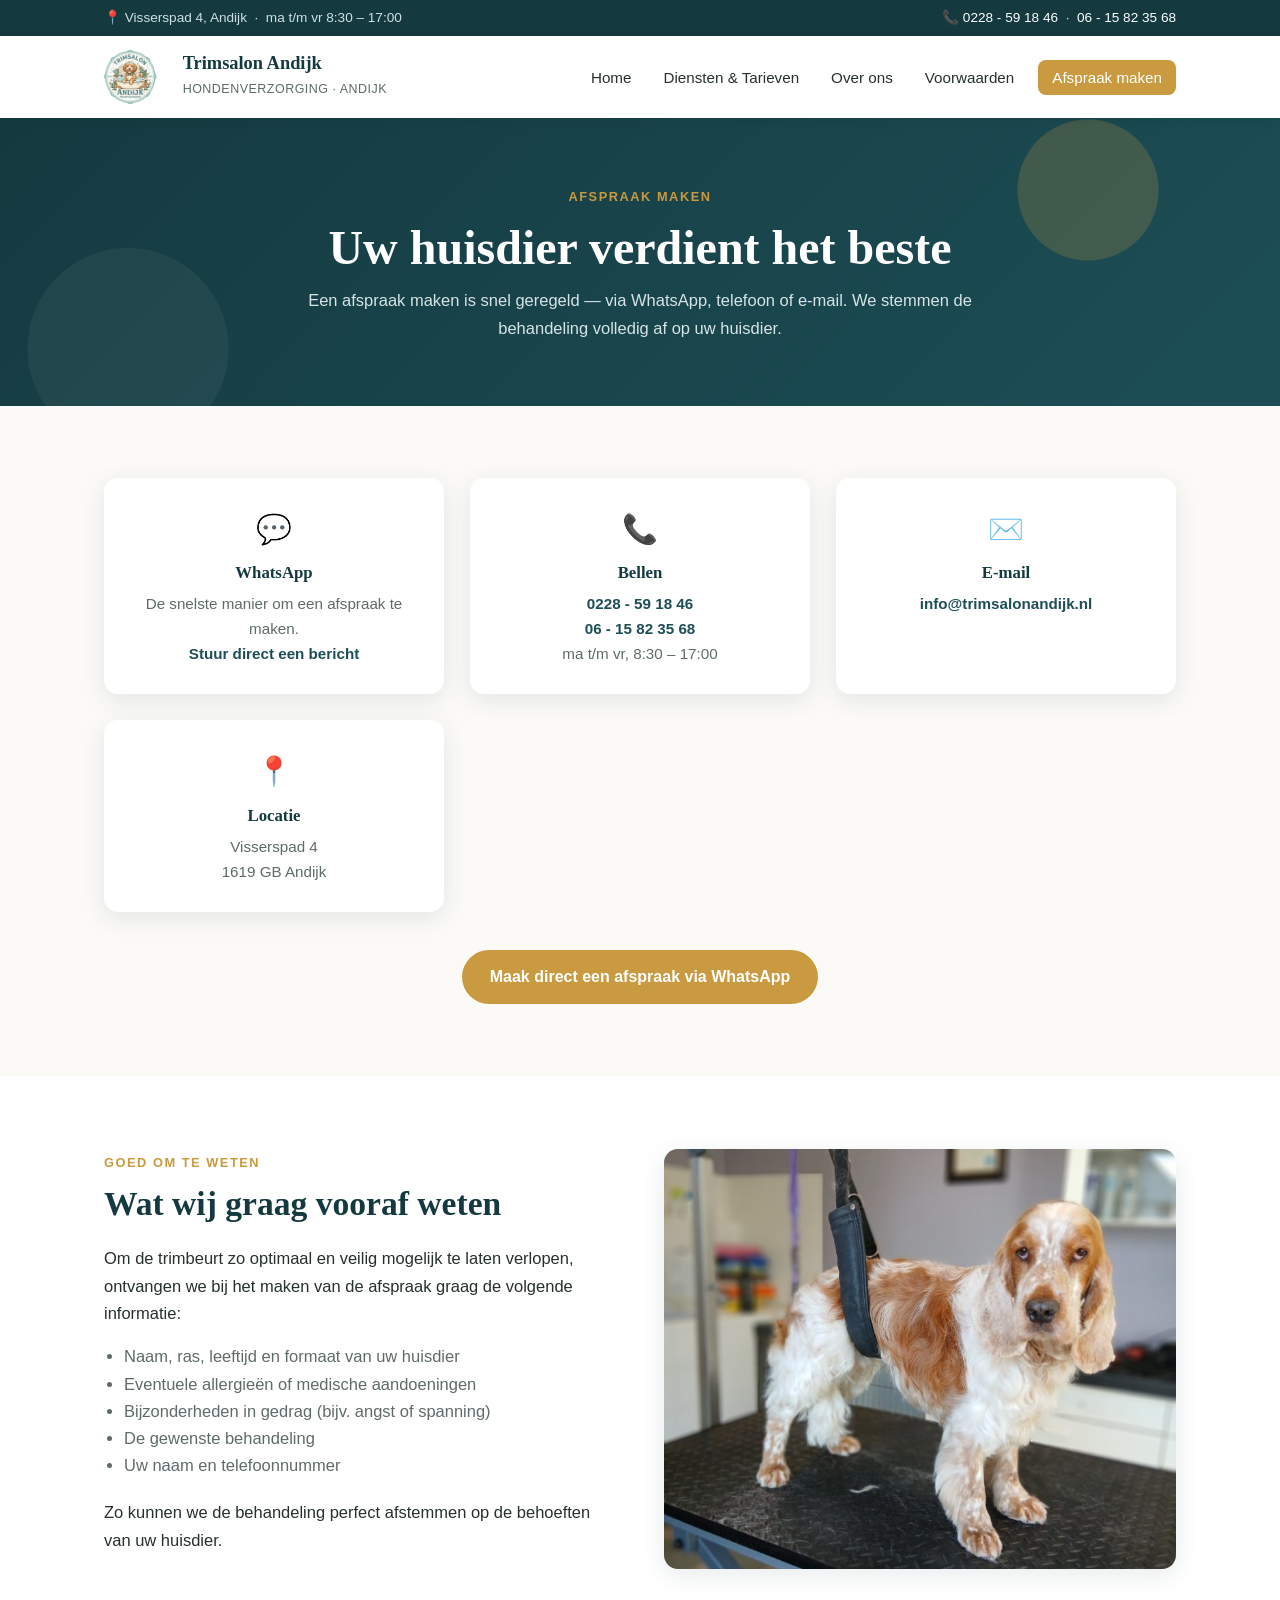
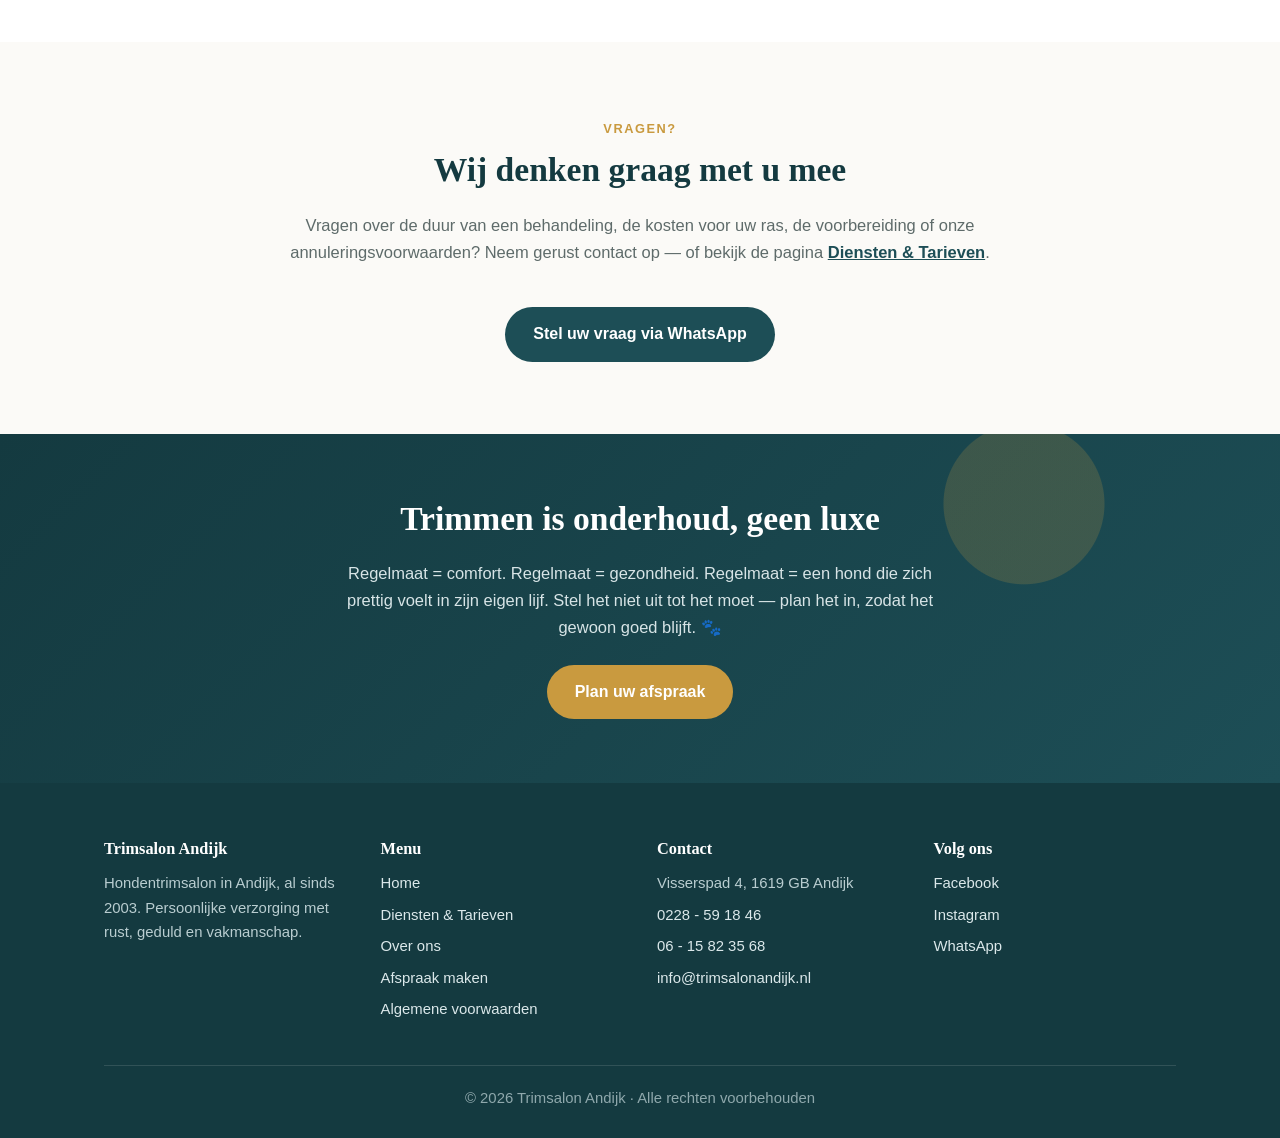
==== commit 082d645c: "Echte foto's + logo, hond-only, sinds 2003, extra telefoonnummer" ====
--- a/afspraak-maken.html
+++ b/afspraak-maken.html
@@ -4,7 +4,7 @@
 <meta charset="UTF-8">
 <meta name="viewport" content="width=device-width, initial-scale=1.0">
 <title>Afspraak maken | Trimsalon Andijk</title>
-<meta name="description" content="Maak eenvoudig een afspraak bij Trimsalon Andijk via WhatsApp, telefoon of e-mail. Trimsalon voor honden.">
+<meta name="description" content="Maak eenvoudig een afspraak bij Trimsalon Andijk via WhatsApp, telefoon of e-mail. Hondentrimsalon in Andijk sinds 2003.">
 <link rel="stylesheet" href="style.css">
 </head>
 <body>
@@ -12,17 +12,17 @@
 <div class="topbar">
   <div class="container">
     <span>📍 Visserspad 4, Andijk &nbsp;·&nbsp; ma t/m vr 8:30 – 17:00</span>
-    <span>📞 <a href="tel:0615823568">06 - 15 82 35 68</a></span>
+    <span>📞 <a href="tel:0228591846">0228 - 59 18 46</a> &nbsp;·&nbsp; <a href="tel:0615823568">06 - 15 82 35 68</a></span>
   </div>
 </div>
 
 <header class="site">
   <div class="container">
     <a class="brand" href="index.html">
-      <span class="paw">🐾</span>
+      <img class="logo" src="logo.png" alt="Trimsalon Andijk logo">
       <span>
         <strong>Trimsalon Andijk</strong>
-        <span class="sub">Voor honden &amp; katten</span>
+        <span class="sub">Hondenverzorging · Andijk</span>
       </span>
     </a>
     <nav class="main">
@@ -54,7 +54,7 @@
       <div class="contact-card">
         <div class="icon">📞</div>
         <h3>Bellen</h3>
-        <p><a href="tel:0615823568">06 - 15 82 35 68</a><br>ma t/m vr, 8:30 – 17:00</p>
+        <p><a href="tel:0228591846">0228 - 59 18 46</a><br><a href="tel:0615823568">06 - 15 82 35 68</a><br>ma t/m vr, 8:30 – 17:00</p>
       </div>
       <div class="contact-card">
         <div class="icon">✉️</div>
@@ -88,7 +88,7 @@
       </ul>
       <p>Zo kunnen we de behandeling perfect afstemmen op de behoeften van uw huisdier.</p>
     </div>
-    <img src="https://d8j0ntlcm91z4.cloudfront.net/user_3FoysJiSFEChedgdG9I7TiVVTY4/hf_20260715_161510_89f66e00-8444-4047-a631-442cd3f0c7a1_min.webp" alt="Vrolijke hond na de trimbeurt">
+    <img src="cocker.jpg" alt="Vrolijke cocker spaniël na de trimbeurt">
   </div>
 </section>
 
@@ -112,7 +112,7 @@
     <div class="foot-grid">
       <div>
         <h4>Trimsalon Andijk</h4>
-        <p>Hondentrimsalon in Andijk. Persoonlijke verzorging met rust, geduld en vakmanschap.</p>
+        <p>Hondentrimsalon in Andijk, al sinds 2003. Persoonlijke verzorging met rust, geduld en vakmanschap.</p>
       </div>
       <div>
         <h4>Menu</h4>
@@ -128,6 +128,7 @@
         <h4>Contact</h4>
         <ul>
           <li>Visserspad 4, 1619 GB Andijk</li>
+          <li><a href="tel:0228591846">0228 - 59 18 46</a></li>
           <li><a href="tel:0615823568">06 - 15 82 35 68</a></li>
           <li><a href="mailto:info@trimsalonandijk.nl">info@trimsalonandijk.nl</a></li>
         </ul>
--- a/style.css
+++ b/style.css
@@ -71,6 +71,16 @@
 }
 .brand strong { font-family: Georgia, serif; color: var(--petrol-dark); font-size: 1.15rem; display: block; line-height: 1.15; }
 .brand span.sub { font-size: .78rem; color: var(--muted); letter-spacing: .04em; text-transform: uppercase; }
+.brand .logo { height: 54px; width: auto; display: block; }
+
+/* Hero logo */
+.hero-logo { width: 160px; height: auto; margin: 0 auto 20px; display: block; filter: drop-shadow(0 6px 18px rgba(0,0,0,.25)); }
+
+/* Galerij */
+.gallery { display: grid; gap: 22px; grid-template-columns: repeat(auto-fit, minmax(260px, 1fr)); }
+.gallery figure { margin: 0; background: var(--white); border-radius: var(--radius); box-shadow: var(--shadow); overflow: hidden; }
+.gallery img { width: 100%; height: 340px; object-fit: cover; display: block; }
+.gallery figcaption { padding: 12px 16px; color: var(--muted); font-size: .9rem; text-align: center; }
 
 nav.main ul { list-style: none; display: flex; gap: 4px; flex-wrap: wrap; }
 nav.main a {
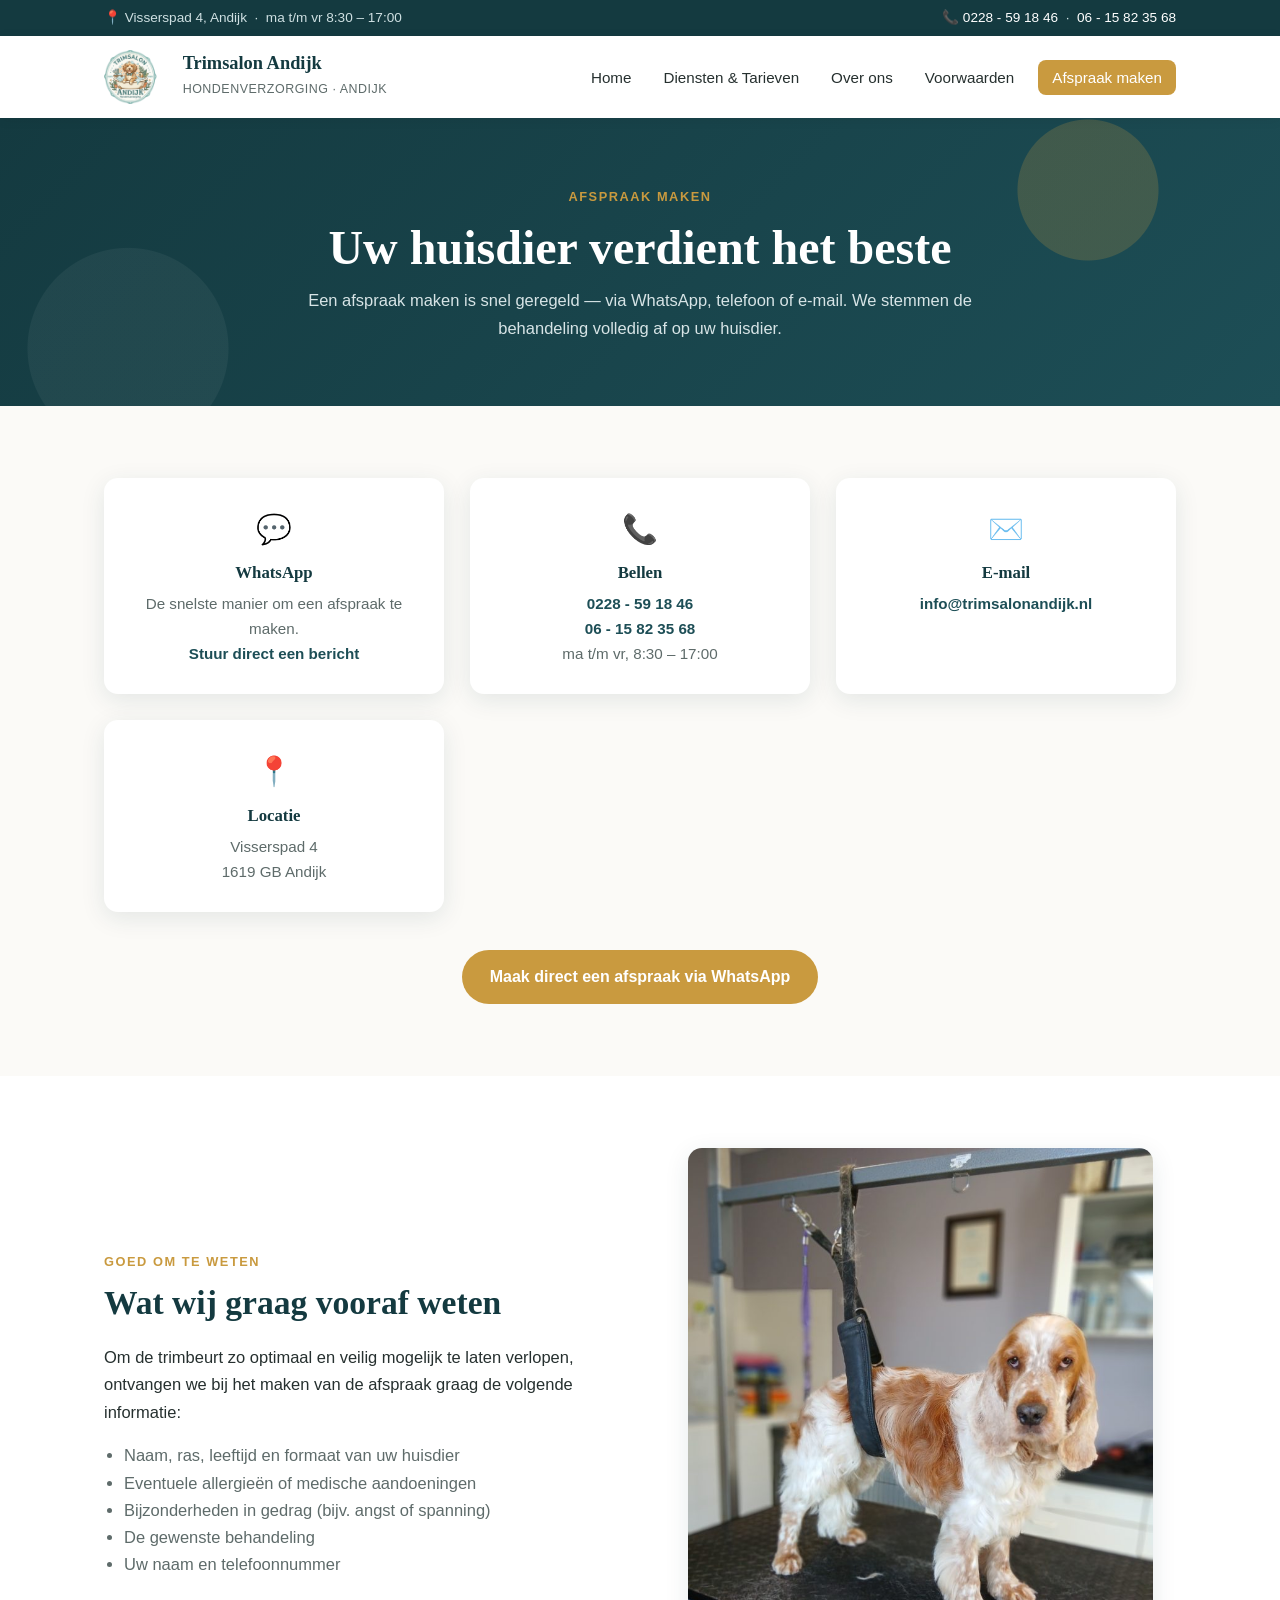
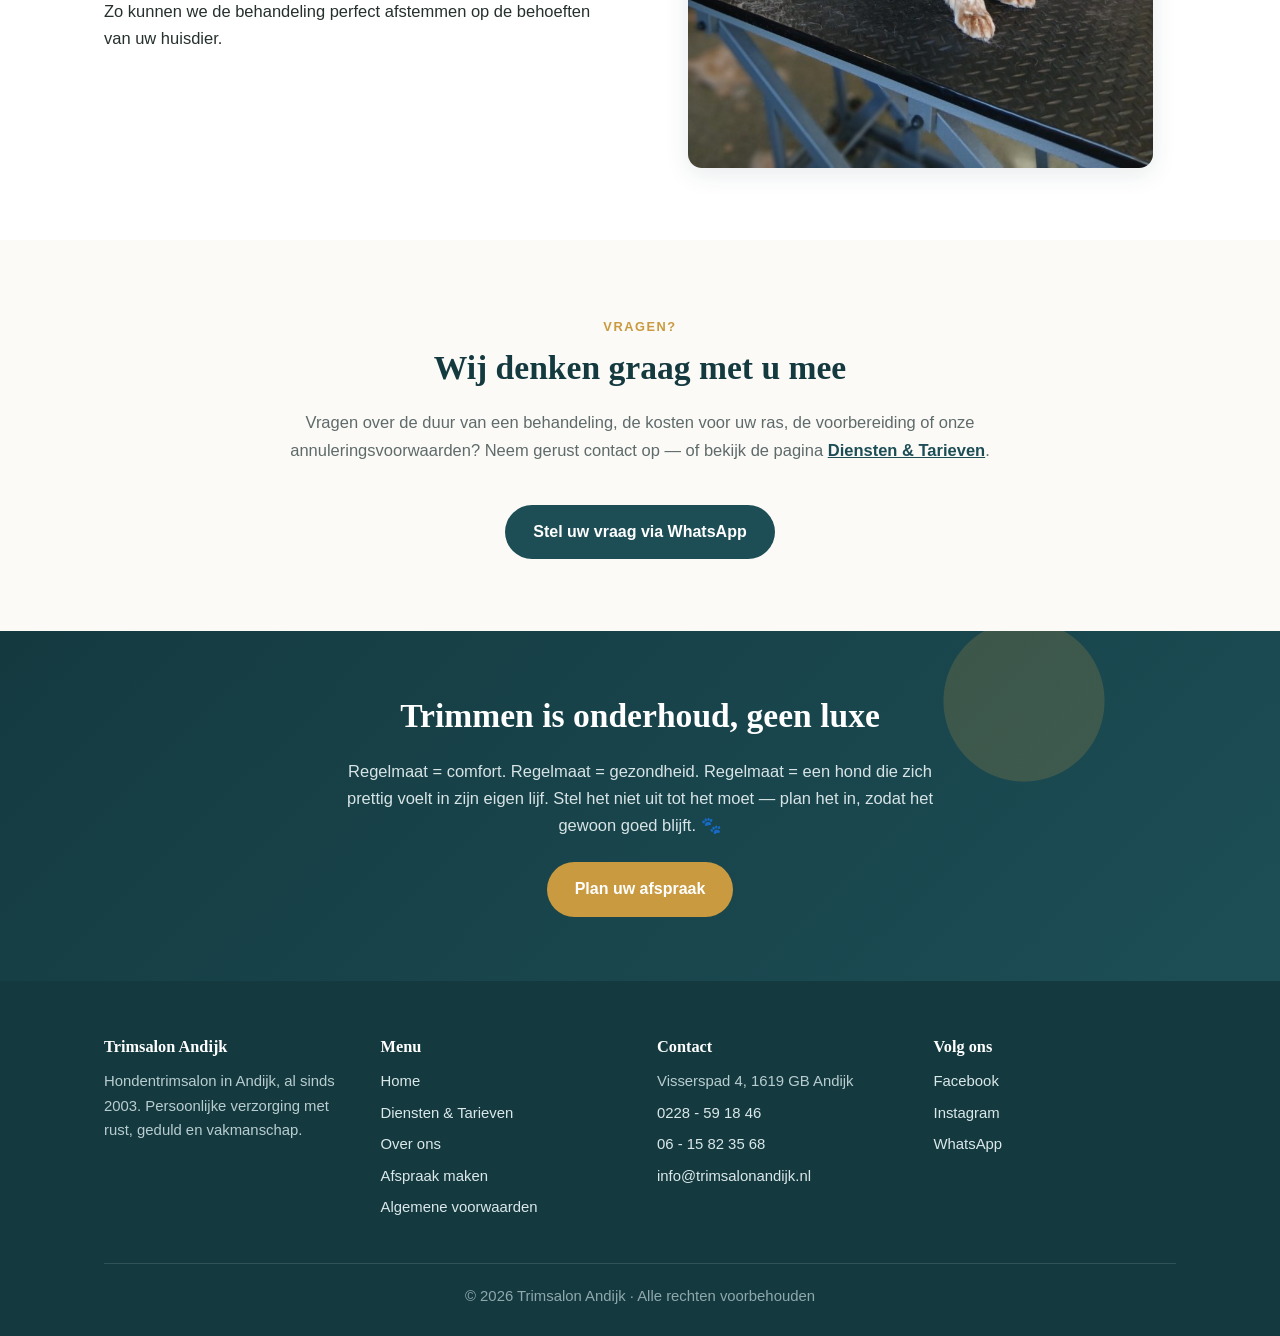
==== commit 804af350: "Foto's volledig tonen (geen bijsnijding), echte foto trimbeurt, favicon, dienst anaalklieren" ====
--- a/afspraak-maken.html
+++ b/afspraak-maken.html
@@ -6,6 +6,7 @@
 <title>Afspraak maken | Trimsalon Andijk</title>
 <meta name="description" content="Maak eenvoudig een afspraak bij Trimsalon Andijk via WhatsApp, telefoon of e-mail. Hondentrimsalon in Andijk sinds 2003.">
 <link rel="stylesheet" href="style.css">
+<link rel="icon" type="image/png" href="favicon.png">
 </head>
 <body>
 
--- a/style.css
+++ b/style.css
@@ -79,7 +79,7 @@
 /* Galerij */
 .gallery { display: grid; gap: 22px; grid-template-columns: repeat(auto-fit, minmax(260px, 1fr)); }
 .gallery figure { margin: 0; background: var(--white); border-radius: var(--radius); box-shadow: var(--shadow); overflow: hidden; }
-.gallery img { width: 100%; height: 340px; object-fit: cover; display: block; }
+.gallery img { width: 100%; height: 360px; object-fit: contain; background: var(--petrol-light); display: block; }
 .gallery figcaption { padding: 12px 16px; color: var(--muted); font-size: .9rem; text-align: center; }
 
 nav.main ul { list-style: none; display: flex; gap: 4px; flex-wrap: wrap; }
@@ -206,8 +206,8 @@
 
 /* ===== Split (tekst + beeld) ===== */
 .split { display: grid; grid-template-columns: 1fr 1fr; gap: 48px; align-items: center; }
-.split img { border-radius: var(--radius); box-shadow: var(--shadow); width: 100%; height: 420px; object-fit: cover; }
-@media (max-width: 820px) { .split { grid-template-columns: 1fr; } .split img { height: 300px; } }
+.split img { display: block; margin: 0 auto; width: auto; height: auto; max-width: 100%; max-height: 620px; border-radius: var(--radius); box-shadow: var(--shadow); }
+@media (max-width: 820px) { .split { grid-template-columns: 1fr; } .split img { max-height: 460px; } }
 
 /* ===== Tabellen ===== */
 .table-wrap { overflow-x: auto; background: var(--white); border-radius: var(--radius); box-shadow: var(--shadow); }
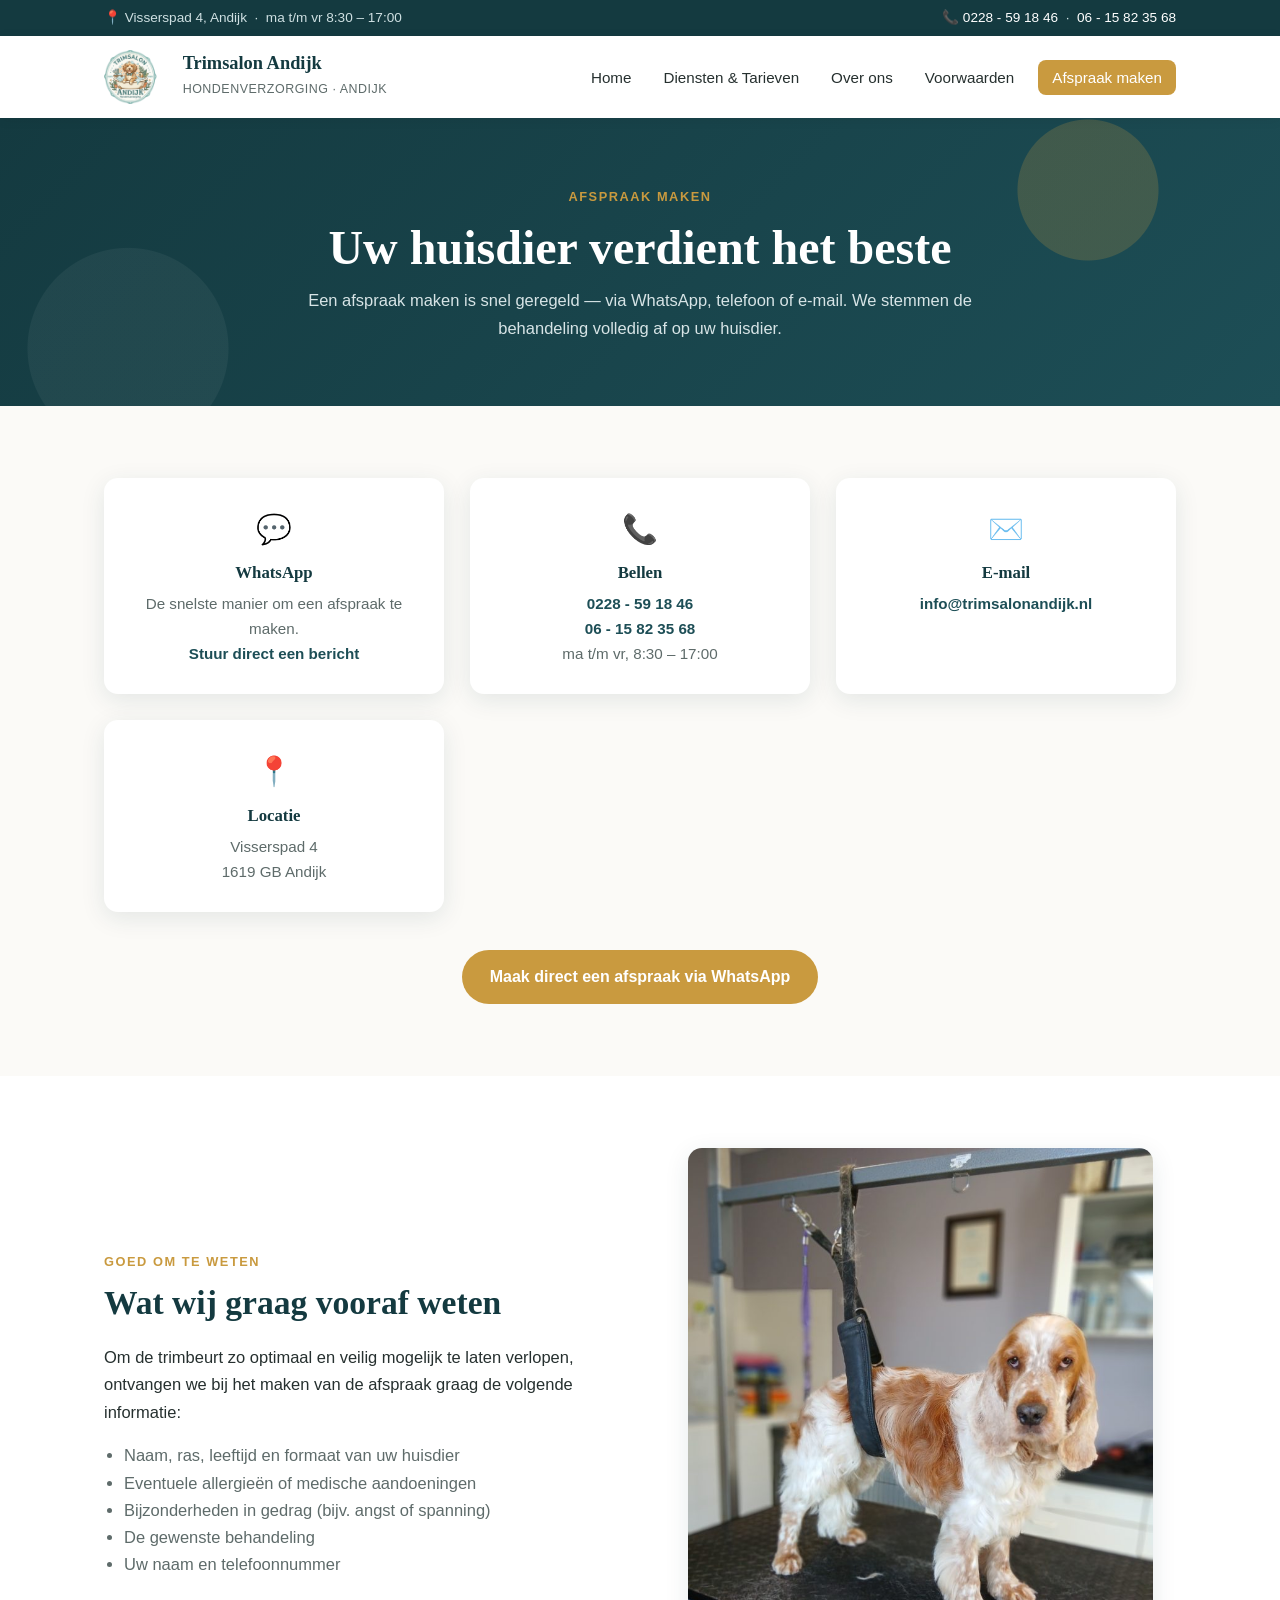
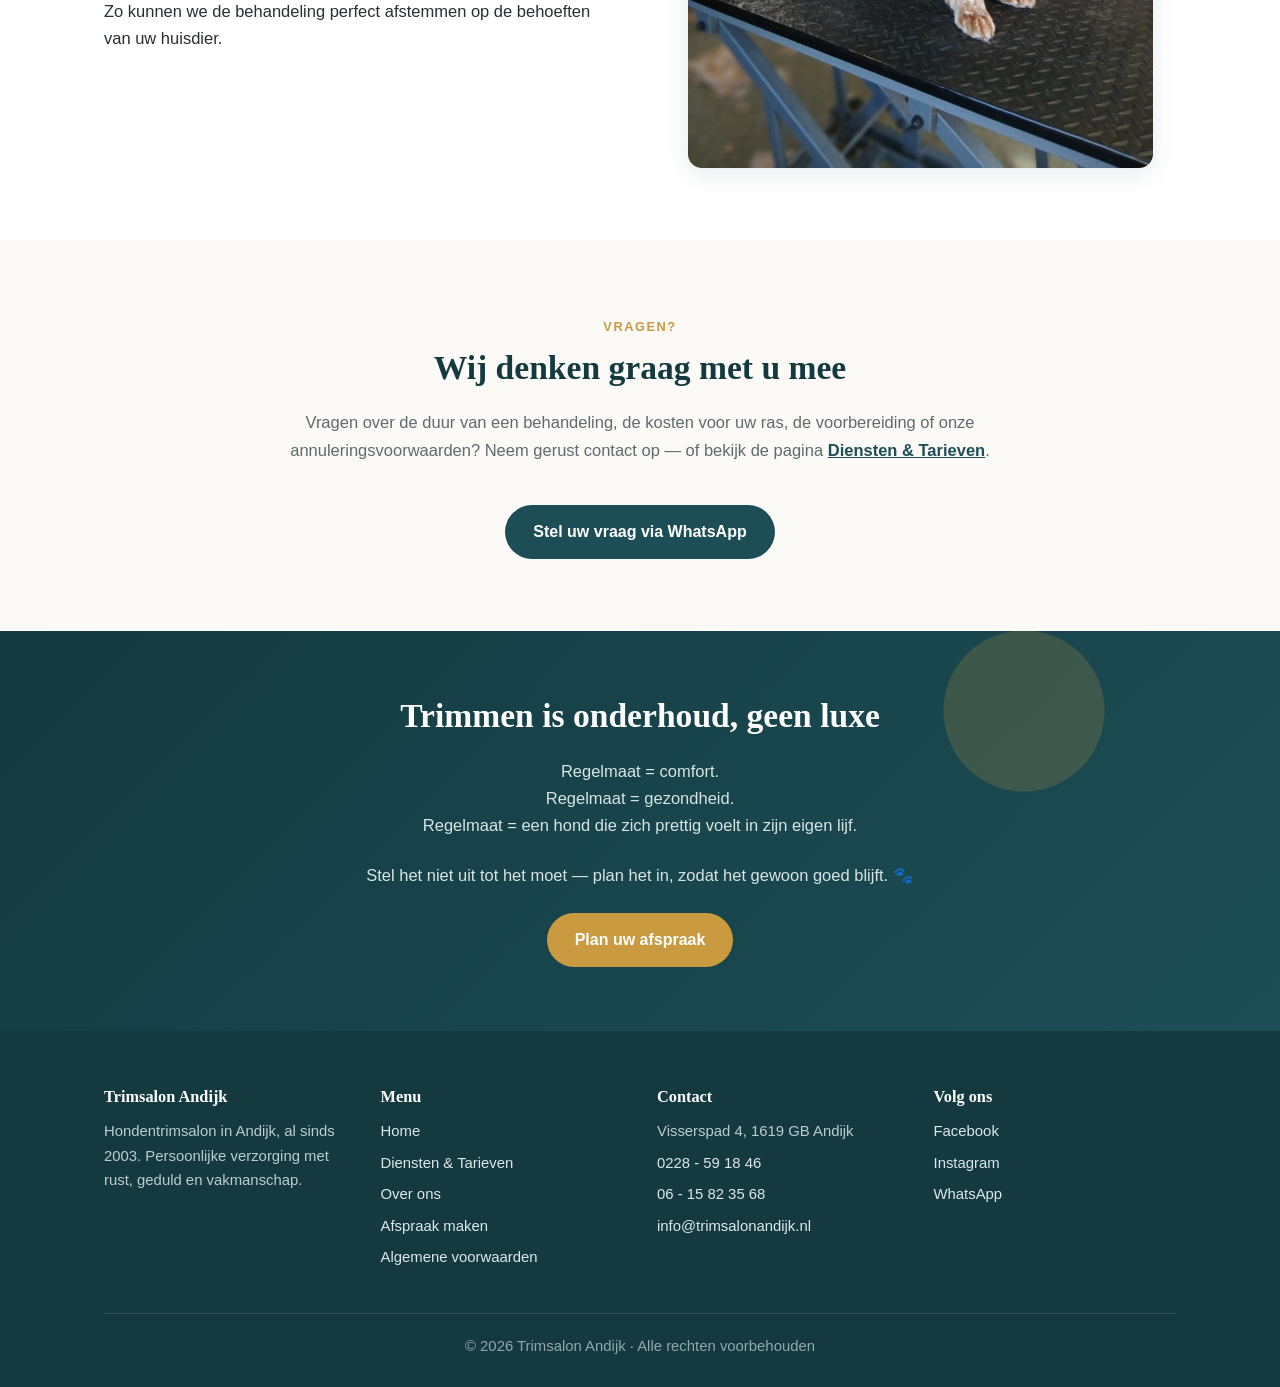
==== commit 4902f483: "Anaalklieren als extra optie bij trimbeurt + regelmaat-tekst netter" ====
--- a/afspraak-maken.html
+++ b/afspraak-maken.html
@@ -6,7 +6,8 @@
 <title>Afspraak maken | Trimsalon Andijk</title>
 <meta name="description" content="Maak eenvoudig een afspraak bij Trimsalon Andijk via WhatsApp, telefoon of e-mail. Hondentrimsalon in Andijk sinds 2003.">
 <link rel="stylesheet" href="style.css">
-<link rel="icon" type="image/png" href="favicon.png">
+<link rel="icon" href="favicon.ico" sizes="any">
+<link rel="icon" type="image/png" href="favicon.png?v=2">
 </head>
 <body>
 
@@ -104,7 +105,12 @@
 
 <section class="band">
   <h2>Trimmen is onderhoud, geen luxe</h2>
-  <p>Regelmaat = comfort. Regelmaat = gezondheid. Regelmaat = een hond die zich prettig voelt in zijn eigen lijf. Stel het niet uit tot het moet — plan het in, zodat het gewoon goed blijft. 🐾</p>
+  <p>
+    Regelmaat = comfort.<br>
+    Regelmaat = gezondheid.<br>
+    Regelmaat = een hond die zich prettig voelt in zijn eigen lijf.
+  </p>
+  <p>Stel het niet uit tot het moet — plan het in, zodat het gewoon goed blijft. 🐾</p>
   <a class="btn btn-gold" href="https://wa.me/31615823568">Plan uw afspraak</a>
 </section>
 
--- a/style.css
+++ b/style.css
@@ -79,7 +79,7 @@
 /* Galerij */
 .gallery { display: grid; gap: 22px; grid-template-columns: repeat(auto-fit, minmax(260px, 1fr)); }
 .gallery figure { margin: 0; background: var(--white); border-radius: var(--radius); box-shadow: var(--shadow); overflow: hidden; }
-.gallery img { width: 100%; height: 360px; object-fit: contain; background: var(--petrol-light); display: block; }
+.gallery img { width: 100%; height: 320px; object-fit: cover; display: block; }
 .gallery figcaption { padding: 12px 16px; color: var(--muted); font-size: .9rem; text-align: center; }
 
 nav.main ul { list-style: none; display: flex; gap: 4px; flex-wrap: wrap; }
@@ -164,6 +164,7 @@
   display: flex;
   flex-direction: column;
 }
+.card img { width: 100%; height: 230px; object-fit: cover; display: block; }
 .card .body { padding: 24px; flex: 1; }
 .card .body ul { margin: 10px 0 0 18px; color: var(--muted); }
 .card .body ul li { margin-bottom: 5px; }
